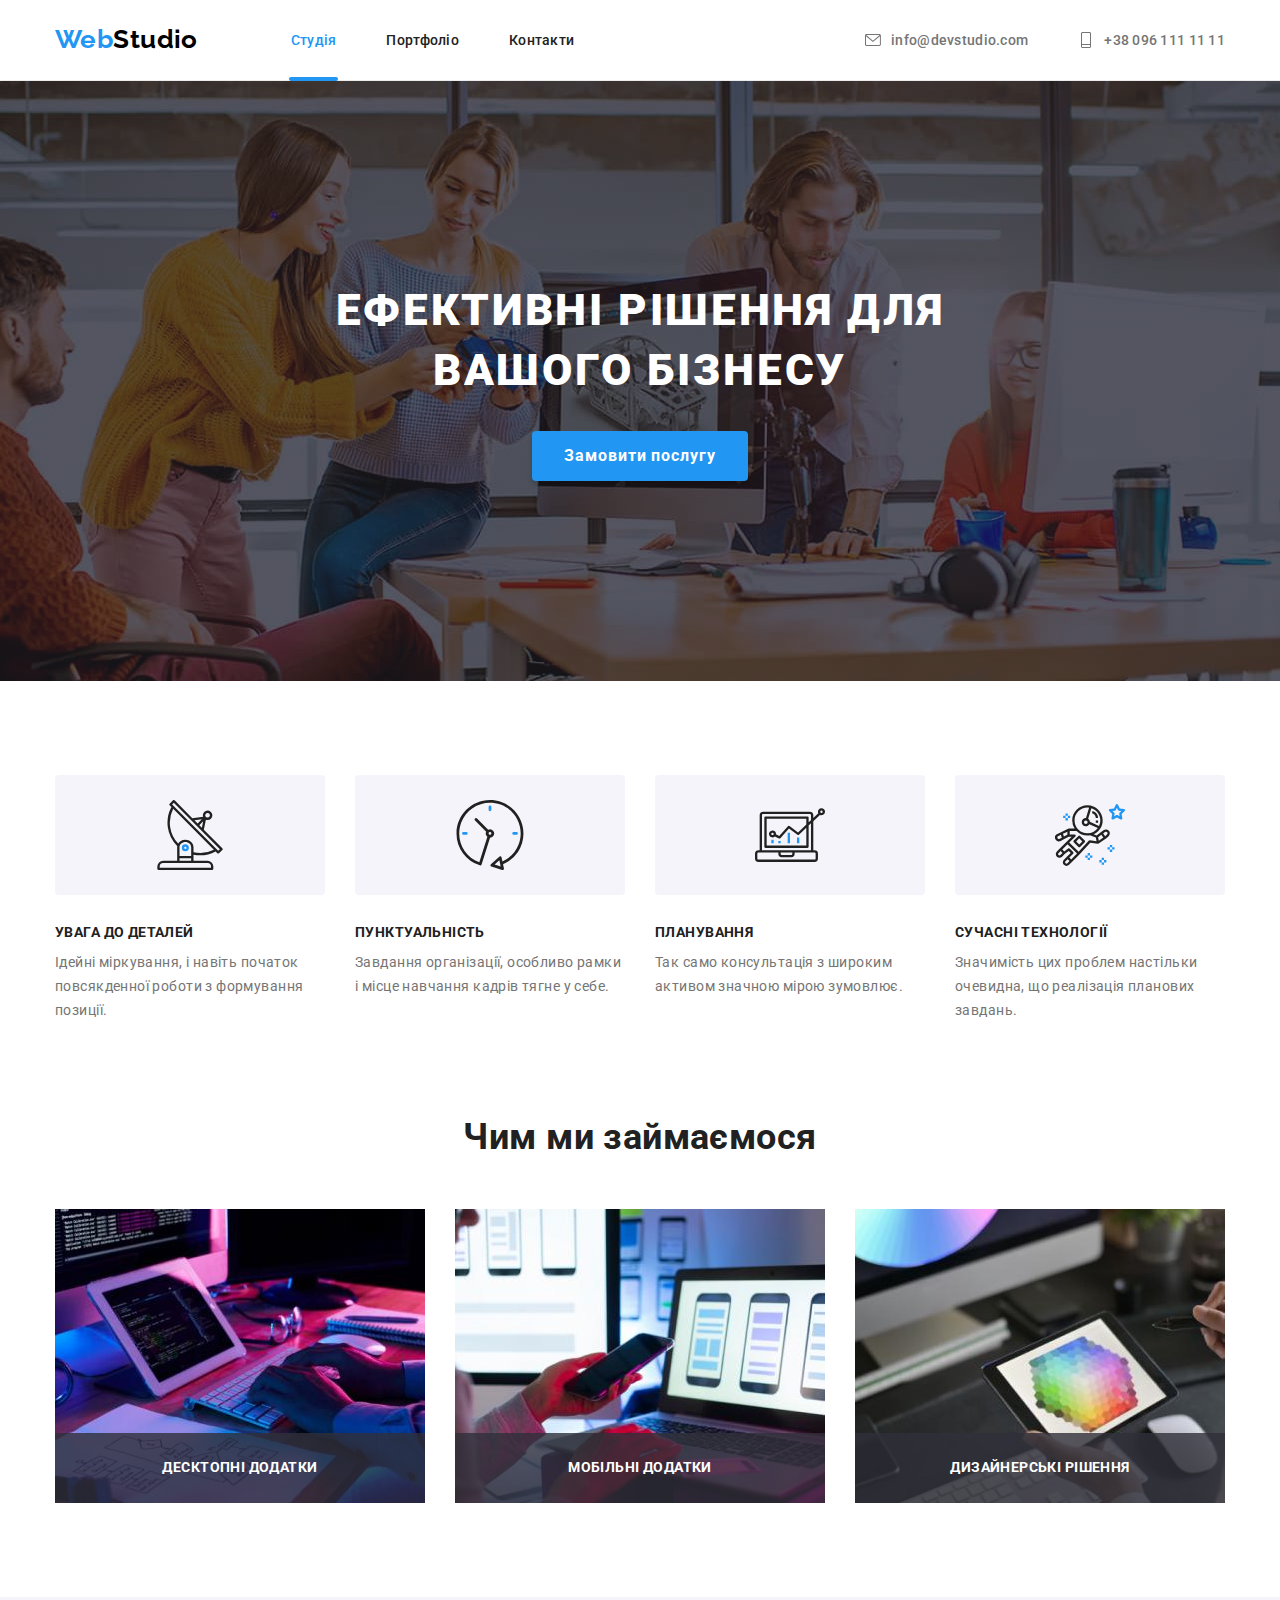
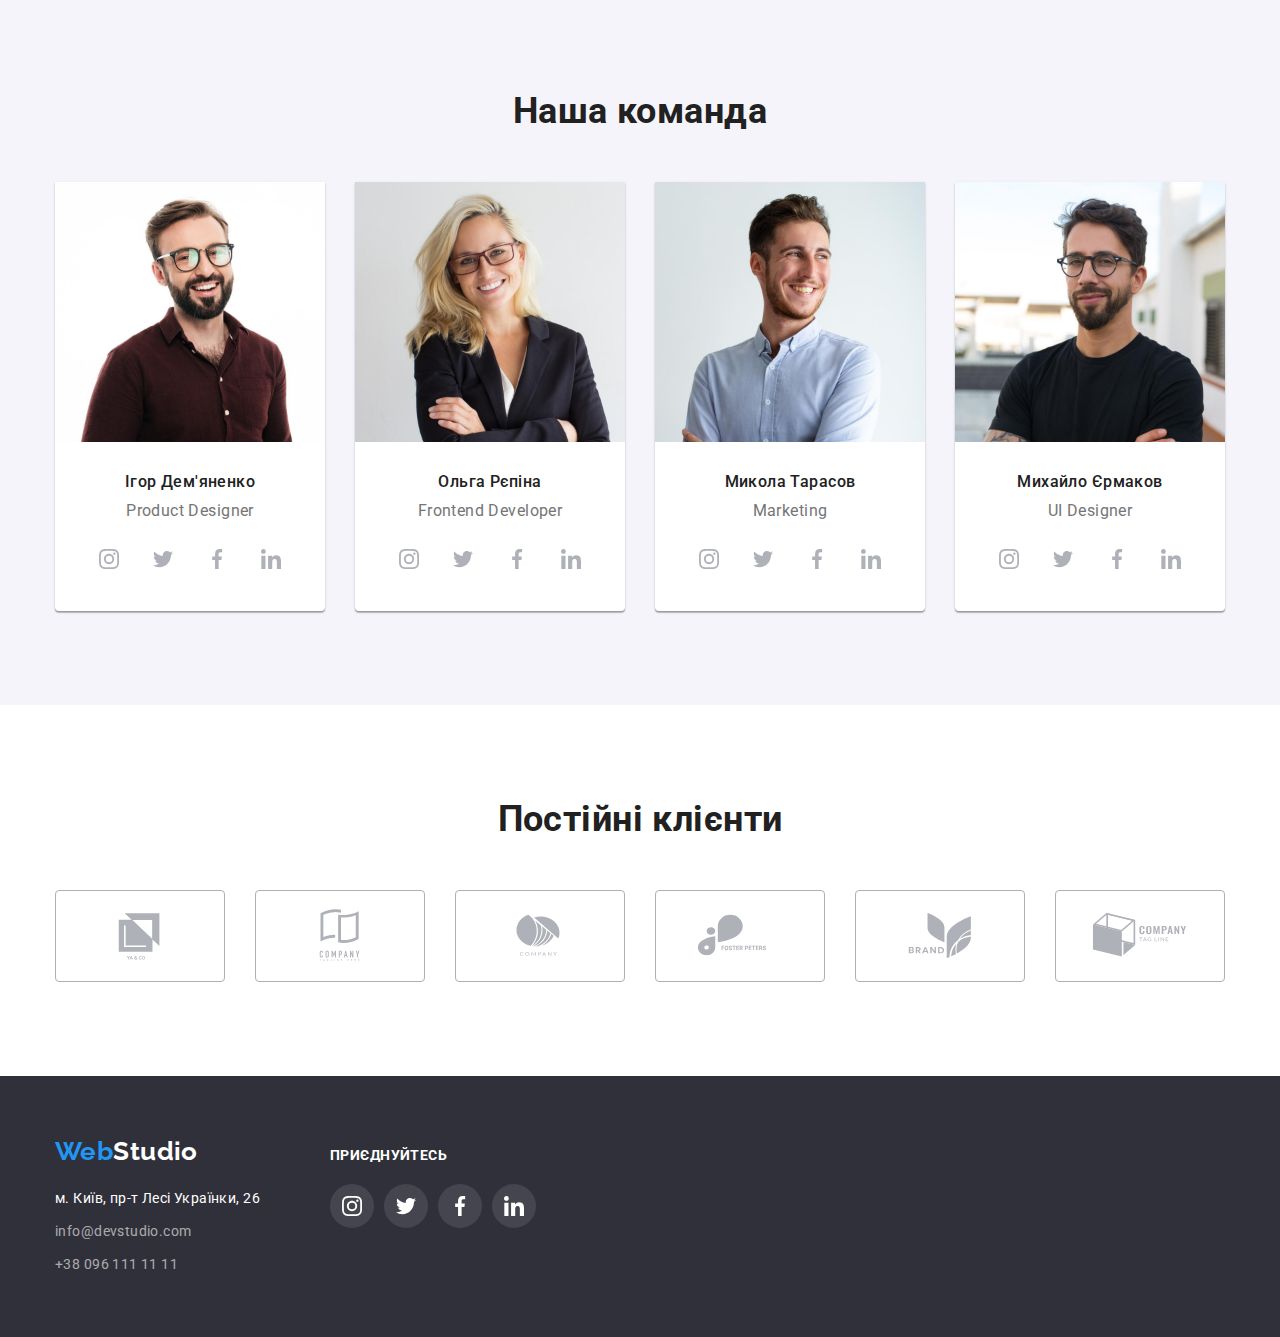
==== index.html @ daee153c "Initial commit" ====
<!DOCTYPE html>

<html lang="uk">
	<head>
		<meta charset="UTF-8" />
		<meta http-equiv="X-UA-Compatible" content="IE=edge" />
		<meta name="viewport" content="width=device-width, initial-scale=1.0" />
		<title>Студія</title>
		<link rel="preconnect" href="https://fonts.googleapis.com" />
		<link rel="preconnect" href="https://fonts.gstatic.com" crossorigin />
		<link
			href="https://fonts.googleapis.com/css2?family=Montserrat:wght@400;700&family=Raleway:wght@700&family=Roboto:wght@400;500;700&display=swap"
			rel="stylesheet"
		/>
		<link
			rel="stylesheet"
			href="https://cdnjs.cloudflare.com/ajax/libs/modern-normalize/1.1.0/modern-normalize.min.css"
		/>
		<link rel="stylesheet" href="./css/styles.css" />
	</head>

	<body>
		<!-- ---------ШАПКА САЙТУ--------- -->

		<header class="header">
			<div class="container-header container">
				<nav class="header-nav">
					<a href="./index.html" lang="en" class="logo-link link">
						<span class="logo-web">Web</span><span class="logo-studio">Studio</span>
					</a>
					<!-- ---------Навігація по сайту--------- -->
					<ul class="header-nav-list list">
						<li class="nav-list-item">
							<a href="./index.html" class="nav-link link current">Студія</a>
						</li>
						<li class="nav-list-item">
							<a href="./portfolio.html" class="nav-link link">Портфоліо</a>
						</li>
						<li class="nav-list-item">
							<a href="" class="nav-link link">Контакти</a>
						</li>
					</ul>
				</nav>

				<!-- ---------КОНТАКТИ--------- -->

				<ul class="contacts-list list">
					<li class="contacts-list-item">
						<a href="mailto:info@devstudio.com" class="contacts-list-item-mail link">
							<svg class="mail-icon icon" width="16" height="12">
								<use href="./images/symbol-defs-new.svg#icon-envelope"></use>
							</svg>
							info@devstudio.com
						</a>
					</li>

					<li class="contacts-list-item">
						<a href="tel:+380961111111" class="contacts-list-item-tel link">
							<svg class="phone-icon icon" width="10" height="16">
								<use href="./images/symbol-defs-new.svg#icon-Mobile"></use></svg
							>+38 096 111 11 11
						</a>
					</li>
				</ul>
			</div>
		</header>

		<!-- ---------ОСНОВНИЙ КОНТЕНТ--------- -->

		<main class="main">
			<!-- ---------ГЕРОЙ--------- -->

			<section class="section-hero overlay">
				<div class="container">
					<h1 class="section-hero-title title">Ефективні рішення для вашого бізнесу</h1>

					<button type="button" data-modal-open class="section-hero-btn btn primary">Замовити послугу</button>
				</div>
			</section>

			<!-- ---------ОСОБЛИВОСТІ РОБОТИ--------- -->

			<section class="section-features section">
				<!-- Прихований заголовок -->

				<div class="container">
					<h2 class="visually-hidden">Особливості роботи</h2>
					<ul class="features-list list">
						<li class="features-list-item">
							<div class="features-list-box-icon">
								<svg class="features-list-icon" width="70" height="70">
									<use href="./images/symbol-defs-new.svg#icon-satel-plate"></use>
								</svg>
							</div>
							<h3 class="features-list-title title">УВАГА ДО ДЕТАЛЕЙ</h3>
							<p class="features-list-text text">
								Ідейні міркування, і навіть початок повсякденної роботи з формування позиції.
							</p>
						</li>

						<li class="features-list-item">
							<div class="features-list-box-icon">
								<svg class="features-list-icon" width="70" height="70">
									<use href="./images/symbol-defs-new.svg#icon-Clock"></use>
								</svg>
							</div>

							<h3 class="features-list-title title">ПУНКТУАЛЬНІСТЬ</h3>
							<p class="features-list-text text">
								Завдання організації, особливо рамки і місце навчання кадрів тягне у себе.
							</p>
						</li>

						<li class="features-list-item">
							<div class="features-list-box-icon">
								<svg class="features-list-icon" width="70" height="70">
									<use href="./images/symbol-defs-new.svg#icon-Planner"></use>
								</svg>
							</div>

							<h3 class="features-list-title title">ПЛАНУВАННЯ</h3>
							<p class="features-list-text text">Так само консультація з широким активом значною мірою зумовлює.</p>
						</li>

						<li class="features-list-item">
							<div class="features-list-box-icon">
								<svg class="features-list-icon" width="70" height="70">
									<use href="./images/symbol-defs-new.svg#icon-Cosm"></use>
								</svg>
							</div>

							<h3 class="features-list-title title">СУЧАСНІ ТЕХНОЛОГІЇ</h3>
							<p class="features-list-text text">
								Значимість цих проблем настільки очевидна, що реалізація планових завдань.
							</p>
						</li>
					</ul>
				</div>
			</section>

			<!-- ---------ЧИМ МИ ЗАЙМАЄМОСЬ---------  -->

			<section class="section-about section">
				<div class="container">
					<h2 class="section-about-title title">Чим ми займаємося</h2>

					<ul class="section-about-list list">
						<li class="about-list-item">
							<img src="./images/img-1.jpg" alt="Людина другує код сайта" width="370" height="294" />
							<p class="about-list-text">Десктопні додатки</p>
						</li>

						<li class="about-list-item">
							<img src="./images/img-2.jpg" alt="Розробка інтерфейсу для смартфонів" width="370" height="294" />
							<p class="about-list-text">Мобільні додатки</p>
						</li>

						<li class="about-list-item">
							<img src="./images/img-3.jpg" alt="Робота над вибором кольору на планшеті" width="370" height="294" />
							<p class="about-list-text">Дизайнерські рішення</p>
						</li>
					</ul>
				</div>
			</section>

			<!-- ---------НАША КОМАНДА--------- -->

			<section class="section-team section">
				<div class="container">
					<h2 class="section-team-title title">Наша команда</h2>

					<ul class="team-list list">
						<li class="team-item">
							<img src="./images/command-img-1.jpg" alt="Фото сотрудника" width="270" height="260" />
							<div class="card-team">
								<h3 class="team-item-title title">Ігор Дем'яненко</h3>
								<p lang="en" class="team-item-text text">Product Designer</p>
								<ul class="team-soc-link-list list">
									<li class="team-soc-link-item">
										<a href="#" target="_blank" rel="noopener nofollow noreferrer" class="team-soc-link link"
											><svg class="inst-link-icon icon" width="20" height="20">
												<use href="./images/symbol-defs-new.svg#icon-Insta"></use></svg
										></a>
									</li>
									<li class="team-soc-link-item">
										<a href="#" target="_blank" rel="noopener nofollow noreferrer" class="team-soc-link link"
											><svg class="twit-link-icon icon" width="20" height="20">
												<use href="./images/symbol-defs-new.svg#icon-Twit"></use></svg
										></a>
									</li>
									<li class="team-soc-link-item">
										<a href="#" target="_blank" rel="noopener nofollow noreferrer" class="team-soc-link link"
											><svg class="fb-link-icon icon" width="20" height="20">
												<use href="./images/symbol-defs-new.svg#icon-FaceB"></use></svg
										></a>
									</li>
									<li class="team-soc-link-item">
										<a href="#" target="_blank" rel="noopener nofollow noreferrer" class="team-soc-link link"
											><svg class="in-link-icon icon" width="20" height="20">
												<use href="./images/symbol-defs-new.svg#icon-LinkIn"></use></svg
										></a>
									</li>
								</ul>
							</div>
						</li>

						<li class="team-item">
							<img src="./images/command-img-2.jpg" alt="Фото сотрудника" width="270" height="260" />

							<div class="card-team">
								<h3 class="team-item-title title">Ольга Рєпіна</h3>
								<p lang="en" class="team-item-text text">Frontend Developer</p>
								<ul class="team-soc-link-list list">
									<li class="team-soc-link-item">
										<a href="#" target="_blank" rel="noopener nofollow noreferrer" class="team-soc-link link"
											><svg class="inst-link-icon icon" width="20" height="20">
												<use href="./images/symbol-defs-new.svg#icon-Insta"></use></svg
										></a>
									</li>
									<li class="team-soc-link-item">
										<a href="#" target="_blank" rel="noopener nofollow noreferrer" class="team-soc-link link"
											><svg class="twit-link-icon icon" width="20" height="20">
												<use href="./images/symbol-defs-new.svg#icon-Twit"></use></svg
										></a>
									</li>
									<li class="team-soc-link-item">
										<a href="#" target="_blank" rel="noopener nofollow noreferrer" class="team-soc-link link"
											><svg class="fb-link-icon icon" width="20" height="20">
												<use href="./images/symbol-defs-new.svg#icon-FaceB"></use></svg
										></a>
									</li>
									<li class="team-soc-link-item">
										<a href="#" target="_blank" rel="noopener nofollow noreferrer" class="team-soc-link link"
											><svg class="in-link-icon icon" width="20" height="20">
												<use href="./images/symbol-defs-new.svg#icon-LinkIn"></use></svg
										></a>
									</li>
								</ul>
							</div>
						</li>

						<li class="team-item">
							<img src="./images/command-img-3.jpg" alt="Фото сотрудника" width="270" height="260" />

							<div class="card-team">
								<h3 class="team-item-title title">Микола Тарасов</h3>
								<p lang="en" class="team-item-text text">Marketing</p>
								<ul class="team-soc-link-list list">
									<li class="team-soc-link-item">
										<a href="#" target="_blank" rel="noopener nofollow noreferrer" class="team-soc-link link"
											><svg class="inst-link-icon icon" width="20" height="20">
												<use href="./images/symbol-defs-new.svg#icon-Insta"></use></svg
										></a>
									</li>
									<li class="team-soc-link-item">
										<a href="#" target="_blank" rel="noopener nofollow noreferrer" class="team-soc-link link"
											><svg class="twit-link-icon icon" width="20" height="20">
												<use href="./images/symbol-defs-new.svg#icon-Twit"></use></svg
										></a>
									</li>
									<li class="team-soc-link-item">
										<a href="#" target="_blank" rel="noopener nofollow noreferrer" class="team-soc-link link"
											><svg class="fb-link-icon icon" width="20" height="20">
												<use href="./images/symbol-defs-new.svg#icon-FaceB"></use></svg
										></a>
									</li>
									<li class="team-soc-link-item">
										<a href="#" target="_blank" rel="noopener nofollow noreferrer" class="team-soc-link link"
											><svg class="in-link-icon icon" width="20" height="20">
												<use href="./images/symbol-defs-new.svg#icon-LinkIn"></use></svg
										></a>
									</li>
								</ul>
							</div>
						</li>

						<li class="team-item">
							<img src="./images/command-img-4.jpg" alt="Фото сотрудника" width="270" height="260" />

							<div class="card-team">
								<h3 class="team-item-title title">Михайло Єрмаков</h3>
								<p lang="en" class="team-item-text text">UI Designer</p>
								<ul class="team-soc-link-list list">
									<li class="team-soc-link-item">
										<a href="#" target="_blank" rel="noopener nofollow noreferrer" class="team-soc-link link"
											><svg class="inst-link-icon icon" width="20" height="20">
												<use href="./images/symbol-defs-new.svg#icon-Insta"></use></svg
										></a>
									</li>
									<li class="team-soc-link-item">
										<a href="#" target="_blank" rel="noopener nofollow noreferrer" class="team-soc-link link"
											><svg class="twit-link-icon icon" width="20" height="20">
												<use href="./images/symbol-defs-new.svg#icon-Twit"></use></svg
										></a>
									</li>
									<li class="team-soc-link-item">
										<a href="#" target="_blank" rel="noopener nofollow noreferrer" class="team-soc-link link"
											><svg class="fb-link-icon icon" width="20" height="20">
												<use href="./images/symbol-defs-new.svg#icon-FaceB"></use></svg
										></a>
									</li>
									<li class="team-soc-link-item">
										<a href="#" target="_blank" rel="noopener nofollow noreferrer" class="team-soc-link link"
											><svg class="in-link-icon icon" width="20" height="20">
												<use href="./images/symbol-defs-new.svg#icon-LinkIn"></use></svg
										></a>
									</li>
								</ul>
							</div>
						</li>
					</ul>
				</div>
			</section>
			<!-- -----------------ПОСТІЙНІ КЛІЄНТИ----------------- -->

			<section class="section-clients section">
				<div class="container">
					<h2 class="section-clients-title title">Постійні клієнти</h2>
					<ul class="clients-list list">
						<li class="clients-list-item">
							<a href="#" target="_blank" rel="noopener nofollow noreferrer" class="clients-list-link link"
								><svg class="client-icon icon" width="106" height="60">
									<use href="./images/symbol-defs-new.svg#icon-Logo1_YaGo"></use></svg
							></a>
						</li>

						<li class="clients-list-item">
							<a href="#" target="_blank" rel="noopener nofollow noreferrer" class="clients-list-link link"
								><svg class="client-icon icon" width="106" height="60">
									<use href="./images/symbol-defs-new.svg#icon-Logo2_tagline_here"></use></svg
							></a>
						</li>

						<li class="clients-list-item">
							<a href="#" target="_blank" rel="noopener nofollow noreferrer" class="clients-list-link link"
								><svg class="client-icon icon" width="106" height="60">
									<use href="./images/symbol-defs-new.svg#icon-Logo3_COMPANY"></use></svg
							></a>
						</li>

						<li class="clients-list-item">
							<a href="#" target="_blank" rel="noopener nofollow noreferrer" class="clients-list-link link"
								><svg class="client-icon icon" width="106" height="60">
									<use href="./images/symbol-defs-new.svg#icon-Logo4_FosterPeters"></use></svg
							></a>
						</li>

						<li class="clients-list-item">
							<a href="#" target="_blank" rel="noopener nofollow noreferrer" class="clients-list-link link"
								><svg class="client-icon icon" width="106" height="60">
									<use href="./images/symbol-defs-new.svg#icon-Logo5_Brand"></use></svg
							></a>
						</li>

						<li class="clients-list-item">
							<a href="#" target="_blank" rel="noopener nofollow noreferrer" class="clients-list-link link"
								><svg class="client-icon icon" width="106" height="60">
									<use href="./images/symbol-defs-new.svg#icon-Logo6_TagLine"></use></svg
							></a>
						</li>
					</ul>
				</div>
			</section>

			<!-- ----------------МОДАЛЬНЕ ВІКНО----------------- -->

			<div class="backdrop is-hidden" data-modal>
				<div class="modal">
					<button type="button" data-modal-close class="modal-btn btn"></button>
				</div>
			</div>
		</main>

		<!-- -----------------ФУТЕР----------------- -->
		<footer class="footer">
			<div class="footer-container container">
				<div class="footer-adress-container">
					<a href="./index.html" lang="en" class="logo-link link">
						<span class="logo-web">Web</span><span class="logo-studio">Studio</span>
					</a>

					<address class="adress">
						<ul class="adress-list list">
							<li class="adress-list-item">
								<a
									href="https://goo.gl/maps/tMdfLY8MztBDmofm9"
									target="_blank"
									rel="noopener nofollow noreferrer"
									class="adress-link link"
									>м. Київ, пр-т Лесі Українки, 26
								</a>
							</li>

							<li class="adress-list-item">
								<a href="mailto:info@devstudio.com" lang="en" class="contacts-list-item-mail link"
									>info@devstudio.com</a
								>
							</li>

							<li class="adress-list-item">
								<a href="tel:+380961111111" class="contacts-list-item-tel link">+38 096 111 11 11</a>
							</li>
						</ul>
					</address>
				</div>

				<div class="footer-soc-links-box">
					<p class="pre-footer-soc-links">приєднуйтесь</p>
					<ul class="footer-soc-link-list list">
						<li class="footer-soc-link-item">
							<a href="#" target="_blank" rel="noopener nofollow noreferrer" class="footer-soc-link link"
								><svg class="footer-inst-link-icon icon" width="20" height="20">
									<use href="./images/symbol-defs-new.svg#icon-Insta"></use></svg
							></a>
						</li>
						<li class="footer-soc-link-item">
							<a href="#" target="_blank" rel="noopener nofollow noreferrer" class="footer-soc-link link"
								><svg class="footer-twit-link-icon icon" width="20" height="20">
									<use href="./images/symbol-defs-new.svg#icon-Twit"></use></svg
							></a>
						</li>
						<li class="footer-soc-link-item">
							<a href="#" target="_blank" rel="noopener nofollow noreferrer" class="footer-soc-link link"
								><svg class="footer-fb-link-icon icon" width="20" height="20">
									<use href="./images/symbol-defs-new.svg#icon-FaceB"></use></svg
							></a>
						</li>
						<li class="footer-soc-link-item">
							<a href="#" target="_blank" rel="noopener nofollow noreferrer" class="footer-soc-link link"
								><svg class="footer-in-link-icon icon" width="20" height="20">
									<use href="./images/symbol-defs-new.svg#icon-LinkIn"></use></svg
							></a>
						</li>
					</ul>
				</div>
			</div>
		</footer>
		<script src="./js/modal.js"></script>
	</body>
</html>
---- css/styles.css ----
/* Main background color #F5F5F5 */
/* Main text color #757575 */
/* Secondary background color #F5F4FA */
/* Backgroung-footer and hero #2F303A */
/* logo, buttoms hover and focus #2196F3 */
/* Hero main text,
   text of hover and focus buttoms and anchors,
   footer main text #FFFFFF */
/* Second text color  rgba(255, 255, 255, 0.6) */
/* Section titles color #212121 */
/* #EEEEEE */
/* Logo color  #000000*/
/* #ECECEC */

/* Шрифти */
/* Raleway 700*/
/* Roboto 400*/
/* Roboto 500*/
/* Roboto 700*/
/* Roboto 900*/

:root {
	--primary-text-color: #757575;
	--title-text-color: #212121;
	--accent-color: #2196f3;
	--accent-button-color: #ffffff;
	--second-text-color: rgba(255, 255, 255, 0.6);
	--secondary-background-color: #f5f4fa;
	--third-text-color: #ffffff;
	--third-background-color: #2f303a;
	--main-background-color: #ffffff;
	--header-border-line-color: #ececec;
	--cards-border-color: #eeeeee;
	--hero-background-color: #c4c4c4;
	--company-list-color: #afb1b8;
	--company-list-color-border: #afb1b8;
	--team-soc-link-color: #afb1b8;

	/* --container-outline: 1px solid red; */
}

/* Основні стилі */
body {
	background-color: var(--main-background-color);
	color: var(--primary-text-color);
	font-family: Roboto, sans-serif;
	letter-spacing: 0.03em;
	font-size: 14px;
}

.container {
	margin-left: auto;
	margin-right: auto;
	padding-left: 15px;
	padding-right: 15px;

	width: 1200px;
}

.section {
	padding-top: 94px;
	padding-bottom: 94px;
}

h1,
h2,
h3,
h4,
h5,
h6,
ul,
p {
	margin: 0;
}

img {
	display: block;
	max-width: 100%;
	height: auto;
}

/* Прибираємо крапки зі списків */
/* Обнуляємо padding and margin списків */
.list {
	padding: 0;
	margin: 0;

	list-style: none;
}

address {
	font-style: normal;
}

button {
	display: block;
	margin: 0 auto;
	cursor: pointer;
	border: none;
	border-radius: 4px;
}

/* Прибираємо підкреслення у посилань */
.link {
	text-decoration: none;
}

.icon {
	fill: currentColor;
}

/* Хедер */

.container-header {
	display: flex;
	align-items: center;
}

.header-nav {
	display: flex;
	align-items: center;
}

.contacts-list {
	display: flex;
	margin-left: auto;
}

.header-nav-list {
	display: flex;
	align-items: center;
}

.header {
	border-bottom: 1px solid var(--header-border-line-color);
}

/* Логотип */

.logo-web,
.logo-studio {
	font-family: "Raleway", sans-serif;
	font-weight: 700;
	font-size: 26px;
	line-height: 1.2;
}

.logo-web {
	color: var(--accent-color);
}
.logo-studio {
	color: #000000;
}

/* Site-nav */
.nav-link {
	display: block;
	padding-top: 32px;
	padding-bottom: 32px;
	font-weight: 500;
	letter-spacing: 0.02em;

	color: var(--title-text-color);

	transition-property: color;
	transition-duration: 250ms;
	transition-timing-function: cubic-bezier(0.4, 0, 0.2, 1);
}

.nav-link.current {
	color: var(--accent-color);
}

.nav-link:hover,
.nav-link:focus {
	color: var(--accent-color);
}

.contacts-list .link:hover,
.contacts-list .link:focus {
	color: var(--accent-color);
}

/* Контакти */
.contacts-list-item .link {
	display: flex;
	align-items: center;
	padding-top: 32px;
	padding-bottom: 32px;
	font-weight: 500;
	letter-spacing: 0.02em;

	color: currentColor;

	transition-property: color;
	transition-duration: 250ms;
	transition-timing-function: cubic-bezier(0.4, 0, 0.2, 1);
}

.header-nav .logo-link {
	margin-right: 93px;
	padding-top: 24px;
	padding-bottom: 25px;
}

.header-nav-list .nav-list-item + .nav-list-item {
	margin-left: 50px;
}

.logo-link {
	display: block;
}

.contacts-list .contacts-list-item + .contacts-list-item {
	margin-left: 50px;
}

.contacts-list-item .icon {
	width: 16px;
	margin-right: 10px;
}

.nav-list-item {
	position: relative;
}

.nav-list-item .current::after {
	position: absolute;
	bottom: -1px;
	left: -2px;
	content: "";
	display: block;
	width: calc(100% + 4px);
	height: 4px;

	background-color: var(--accent-color);
	border-radius: 2px;
}

/* Заголовки секцій і списків */

/* ---------ГЕРОЙ--------- */

.section-hero-title,
.footer .logo-studio {
	color: var(--third-text-color);
}

.section-hero-title {
	font-weight: 900;
	font-size: 44px;
	line-height: 1.36;
	text-align: center;
	letter-spacing: 0.06em;
	text-transform: uppercase;

	max-width: 696px;

	margin-left: auto;
	margin-right: auto;
	margin-bottom: 30px;
}

.section-hero-btn {
	display: block;

	padding: 10px 32px;

	color: var(--accent-button-color);
	font-family: inherit;
	font-weight: 700;
	font-size: 16px;
	line-height: 1.88;
	align-items: center;
	text-align: center;
	letter-spacing: 0.06em;
	background-color: var(--accent-color);

	box-shadow: 0px 4px 4px rgba(0, 0, 0, 0.15);
}

.overlay {
	max-width: 1600px;
	height: 600px;

	margin-left: auto;
	margin-right: auto;

	padding-top: 200px;
	padding-bottom: 200px;

	background-image: linear-gradient(to right, rgba(47, 48, 58, 0.4), rgba(47, 48, 58, 0.4)),
		url(../images/Hero-image_new.jpg);

	background-color: var(--hero-background-color);
	background-size: cover;
	background-position: center;
	background-repeat: no-repeat;
}
/* ---------ОСОБЛИВОСТІ РОБОТИ--------- */

.features-list-box-icon {
	display: flex;

	width: 270px;
	height: 120px;
	margin: auto;

	background-color: #f5f4fa;
	border-radius: 4px;

	justify-content: center;
	align-items: center;

	margin-bottom: 30px;
}

.section-features {
	padding-bottom: 0;
}

.features-list-title {
	margin-bottom: 10px;

	color: var(--title-text-color);
	font-weight: 700;
	font-size: inherit;
	line-height: 1.14;
	text-transform: uppercase;
}

.features-list-text {
	margin: 0;

	font-size: inherit;
	line-height: 1.71;
}

.features-list {
	display: flex;
}

.features-list-item {
	width: 270px;
}

.features-list .features-list-item + .features-list-item {
	margin-left: 30px;
}

/* ---------ЧИМ МИ ЗАЙМАЄМОСЬ--------- */

.section-about-title,
.section-team-title,
.section-clients-title {
	margin-bottom: 50px;

	color: var(--title-text-color);
	font-weight: 700;
	font-size: 36px;
	line-height: 1.16;
	text-align: center;
}

.section-about-list {
	margin: 0;
	padding: 0;
	display: flex;
	justify-content: space-between;
}

.about-list-item {
	position: relative;
}

.about-list-text {
	position: absolute;

	display: flex;

	justify-content: center;
	align-items: center;

	left: 0;
	bottom: 0;

	width: 100%;
	height: 70px;

	font-weight: 700;
	line-height: 1.14;
	text-transform: uppercase;

	color: var(--third-text-color);
	background-color: rgba(47, 48, 58, 0.8);
}
/* ---------НАША КОМАНДА--------- */

.team-item-title {
	color: var(--title-text-color);
	font-weight: 500;
	font-size: 16px;
	line-height: 1.19;
	text-align: center;
}

.team-item-text {
	font-size: 16px;
	line-height: 1.19;
	text-align: center;
	margin-bottom: 16px;
}

.section-team {
	background-color: var(--secondary-background-color);
}

.team-list {
	display: flex;
}

.team-item {
	width: 270px;
	background-color: #ffffff;
	box-shadow: 0px 1px 3px rgba(0, 0, 0, 0.12), 0px 1px 1px rgba(0, 0, 0, 0.14), 0px 2px 1px rgba(0, 0, 0, 0.2);
	border-radius: 0px 0px 4px 4px;
}

.team-item:not(:last-child) {
	margin-right: 30px;
}

.team-item-title {
	margin-bottom: 10px;
}

.team-item {
	flex-basis: calc((100% - 30px * 3) / 4);
}

.card-team {
	padding: 30px 0;
}

.team-soc-link-list,
.footer-soc-link-list {
	display: flex;
	justify-content: center;
}

.team-soc-link-item,
.footer-soc-link-item {
	width: 44px;
	height: 44px;
}

.team-soc-link-item .link {
	display: flex;
	justify-content: center;
	align-items: center;

	width: 100%;
	height: 100%;

	color: var(--team-soc-link-color);
	border-radius: 50%;

	transition-property: color, background-color;
	transition-duration: 250ms;
	transition-timing-function: cubic-bezier(0.4, 0, 0.2, 1);
}

.team-soc-link:hover,
.team-soc-link:focus {
	background-color: var(--accent-color);
	color: #ffffff;
}

.team-soc-link-item + .team-soc-link-item,
.footer-soc-link-item + .footer-soc-link-item {
	margin-left: 10px;
}
/* -----------------ПОСТІЙНІ КЛІЄНТИ----------------- */
.clients-list {
	display: flex;
	gap: 30px;
}

.clients-list-item {
	width: 170px;
	height: 92px;
}

.clients-list-link {
	display: flex;
	width: 100%;
	height: 100%;

	color: var(--company-list-color);
	border: 1px solid var(--company-list-color-border);
	border-radius: 4px;

	justify-content: center;
	align-items: center;

	transition-property: color, border;
	transition-duration: 250ms;
	transition-timing-function: cubic-bezier(0.4, 0, 0.2, 1);
}

.clients-list-link:hover,
.clients-list-link:focus {
	color: var(--accent-color);
	border: 1px solid var(--accent-color);
}

/* -----------------ФУТЕР----------------- */

.footer-adress-container {
	margin-right: 70px;
}

.footer-container {
	display: flex;
	align-items: baseline;
}

.adress {
	max-width: 231px;
}
.adress-list .link {
	color: var(--second-text-color);
	font-size: inherit;
	line-height: 1.71;
}

.adress-list .adress-link {
	color: var(--third-text-color);
}

.adress-list .link {
	transition-property: color;
	transition-duration: 250ms;
	transition-timing-function: cubic-bezier(0.4, 0, 0.2, 1);
}

.adress-list .link:hover,
.adress-list .link:focus {
	color: var(--accent-color);
}

.footer {
	padding-top: 60px;
	padding-bottom: 60px;
	background-color: var(--third-background-color);
}

.footer .logo-link {
	margin-bottom: 20px;
}

.adress-list-item:not(:last-child) {
	margin-bottom: 9px;
}

.pre-footer-soc-links {
	margin-bottom: 20px;

	font-style: normal;
	font-weight: 700;
	font-size: 14px;
	line-height: 1.14;
	text-transform: uppercase;

	color: #ffffff;
}

.footer-soc-link-item .link {
	display: flex;
	justify-content: center;
	align-items: center;

	width: 100%;
	height: 100%;

	color: #ffffff;

	background-color: rgba(255, 255, 255, 0.1);
	border-radius: 50%;

	transition-property: background-color;
	transition-duration: 250ms;
	transition-timing-function: cubic-bezier(0.4, 0, 0.2, 1);
}

.footer-soc-link:hover,
.footer-soc-link:focus {
	background-color: #2196f3;
}

/* ПОРТФОЛІО */

/* Хедер і футер стилі задані раніше. Такі самі як на говлній сторінці */

/* Головна секція - портфоліо */

/* --------- BUTTONS ---------*/

.portfolio-list-btn {
	padding: 6px 22px;

	font-weight: 500;
	font-size: 16px;
	line-height: 1.62;
	text-align: center;

	letter-spacing: 0.03em;
	color: var(--title-text-color);
	background-color: var(--secondary-background-color);
	font-family: inherit;
}

.portfolio-list-btn.primary {
	color: var(--accent-button-color);
	background-color: var(--accent-color);
	box-shadow: 0px 3px 1px rgba(0, 0, 0, 0.1), 0px 1px 2px rgba(0, 0, 0, 0.08), 0px 2px 2px rgba(0, 0, 0, 0.12);
}

.portfolio-list-btn.socondary {
	transition-property: color, background-color, box-shadow;
	transition-duration: 250ms;
	transition-timing-function: cubic-bezier(0.4, 0, 0.2, 1);
}

.portfolio-list-btn:hover,
.portfolio-list-btn:focus {
	color: var(--accent-button-color);
	background-color: var(--accent-color);
	box-shadow: 0px 3px 1px rgba(0, 0, 0, 0.1), 0px 1px 2px rgba(0, 0, 0, 0.08), 0px 2px 2px rgba(0, 0, 0, 0.12);
}

.portfolio-buttons-list {
	display: flex;

	justify-content: center;

	margin-bottom: 50px;
}

.buttons-list-item:not(:last-child) {
	margin-right: 8px;
}

/* Посилання на проєкти */
.portfolio-project-list {
	display: flex;
	flex-wrap: wrap;
}

.card-portfolio {
	padding: 20px 24px;
	border: 1px solid var(--cards-border-color);
	border-top: none;
}

.project-list-title {
	margin-bottom: 4px;

	color: var(--title-text-color);
	font-weight: 700;
	font-size: 18px;
	line-height: 2;
	letter-spacing: 0.06em;
}

.project-list-text {
	color: var(--primary-text-color);
	font-size: 16px;
	line-height: 1.88;
}

.project-list-item {
	width: calc((100% - 60px) / 3);
	margin-right: 30px;

	background-color: #ffffff;
}

.project-list-item:nth-child(3n) {
	margin-right: 0;
}

.project-list-item:not(:nth-last-child(-n + 3)) {
	margin-bottom: 30px;
}

.project-list-link {
	display: block;
	transition-property: box-shadow;
	transition-duration: 250ms;
	transition-timing-function: cubic-bezier(0.4, 0, 0.2, 1);
}

.project-list-link:hover,
.project-list-link:focus {
	box-shadow: 0px 1px 1px rgba(0, 0, 0, 0.12), 0px 4px 4px rgba(0, 0, 0, 0.06), 1px 4px 6px rgba(0, 0, 0, 0.16);
}

.project-list-item-description {
	position: relative;

	overflow: hidden;
}

.project-list-item-description-text-hidden {
	position: absolute;

	display: flex;

	bottom: 0;
	left: 0;

	width: 100%;
	height: 100%;

	padding-left: 24px;
	padding-right: 24px;

	align-items: center;

	font-size: 18px;
	line-height: 1.56;
	letter-spacing: 0.03em;

	color: var(--third-text-color);

	background-color: rgba(33, 150, 243, 0.9);

	transform: translateY(100%);

	transition: transform 250ms cubic-bezier(0.4, 0, 0.2, 1);
}

.project-list-link:hover .project-list-item-description-text-hidden,
.project-list-link:focus .project-list-item-description-text-hidden {
	transform: translateY(0);
}

.visually-hidden {
	position: absolute;
	width: 1px;
	height: 1px;
	margin: -1px;
	border: 0;
	padding: 0;

	white-space: nowrap;
	clip-path: inset(100%);
	clip: rect(0 0 0 0);
	overflow: hidden;
}

/* -----------------МОДАЛЬНЕ ВІКНО----------------- */

.backdrop {
	position: fixed;
	top: 0;
	left: 0;

	width: 100%;
	height: 100%;

	background-color: rgba(0, 0, 0, 0.2);
	opacity: 1;

	transition: opacity 250ms cubic-bezier(0.4, 0, 0.2, 1), visibility 250ms cubic-bezier(0.4, 0, 0.2, 1);
}

.backdrop.is-hidden {
	opacity: 0;
	pointer-events: none;
	visibility: hidden;
}

.backdrop.is-hidden .modal {
	transform: translate(-50%, -50%) scale(1.3);
}

.modal {
	position: absolute;
	transform: translate(-50%, -50%) scale(1);

	top: 50%;
	left: 50%;
	width: 528px;
	height: 581px;

	background-color: var(--main-background-color);
	box-shadow: 0px 1px 3px rgba(0, 0, 0, 0.12), 0px 1px 1px rgba(0, 0, 0, 0.14), 0px 2px 1px rgba(0, 0, 0, 0.2);
	border-radius: 4px;

	transition: transform 250ms cubic-bezier(0.4, 0, 0.2, 1);
}

.modal-btn {
	position: absolute;
	top: 8px;
	right: 8px;

	width: 30px;
	height: 30px;
	border: 1px solid rgba(0, 0, 0, 0.1);
	border-radius: 50%;

	background-color: var(--main-background-color);
}

.modal-btn::before {
	position: absolute;
	content: "";

	top: 50%;
	left: 50%;

	transform: translate(-50%, -50%);

	background-image: url(../images/close-1.svg);
	width: 18px;
	height: 18px;
	background-size: contain;
	background-repeat: no-repeat;
}
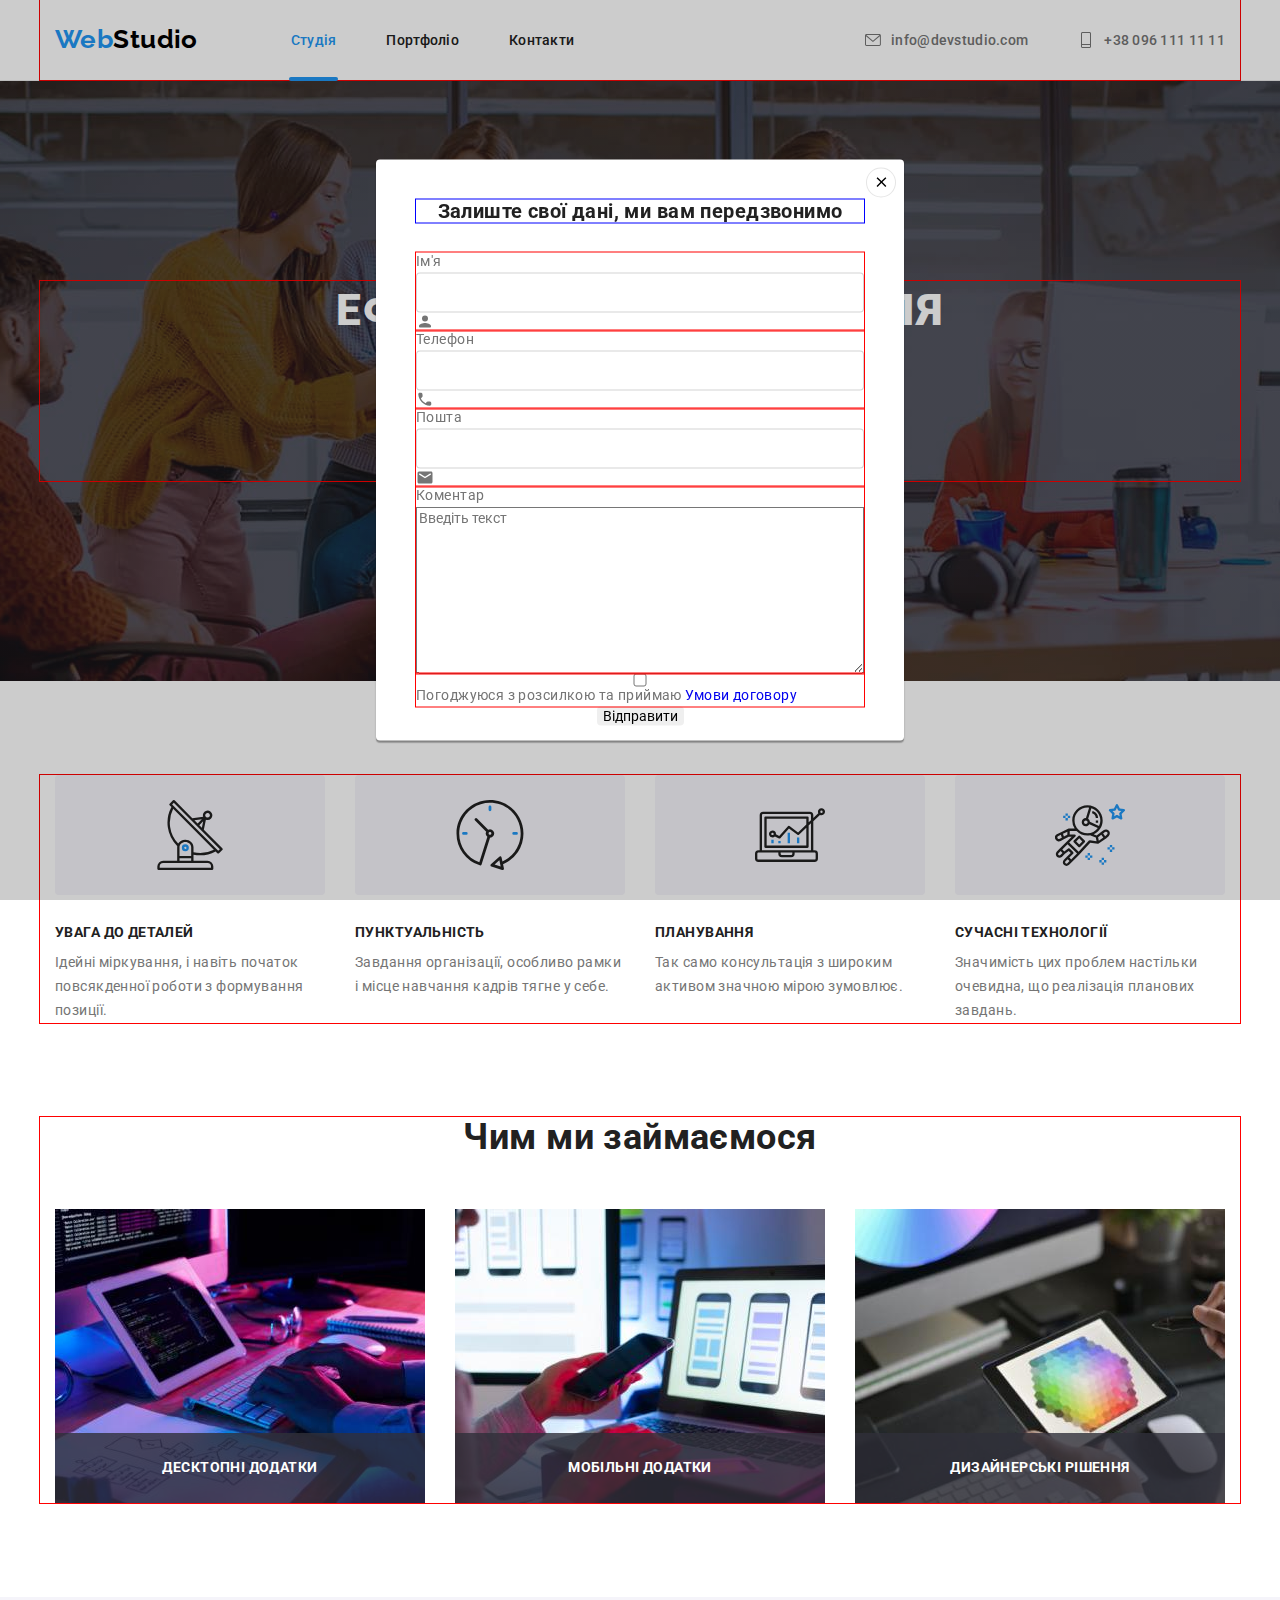
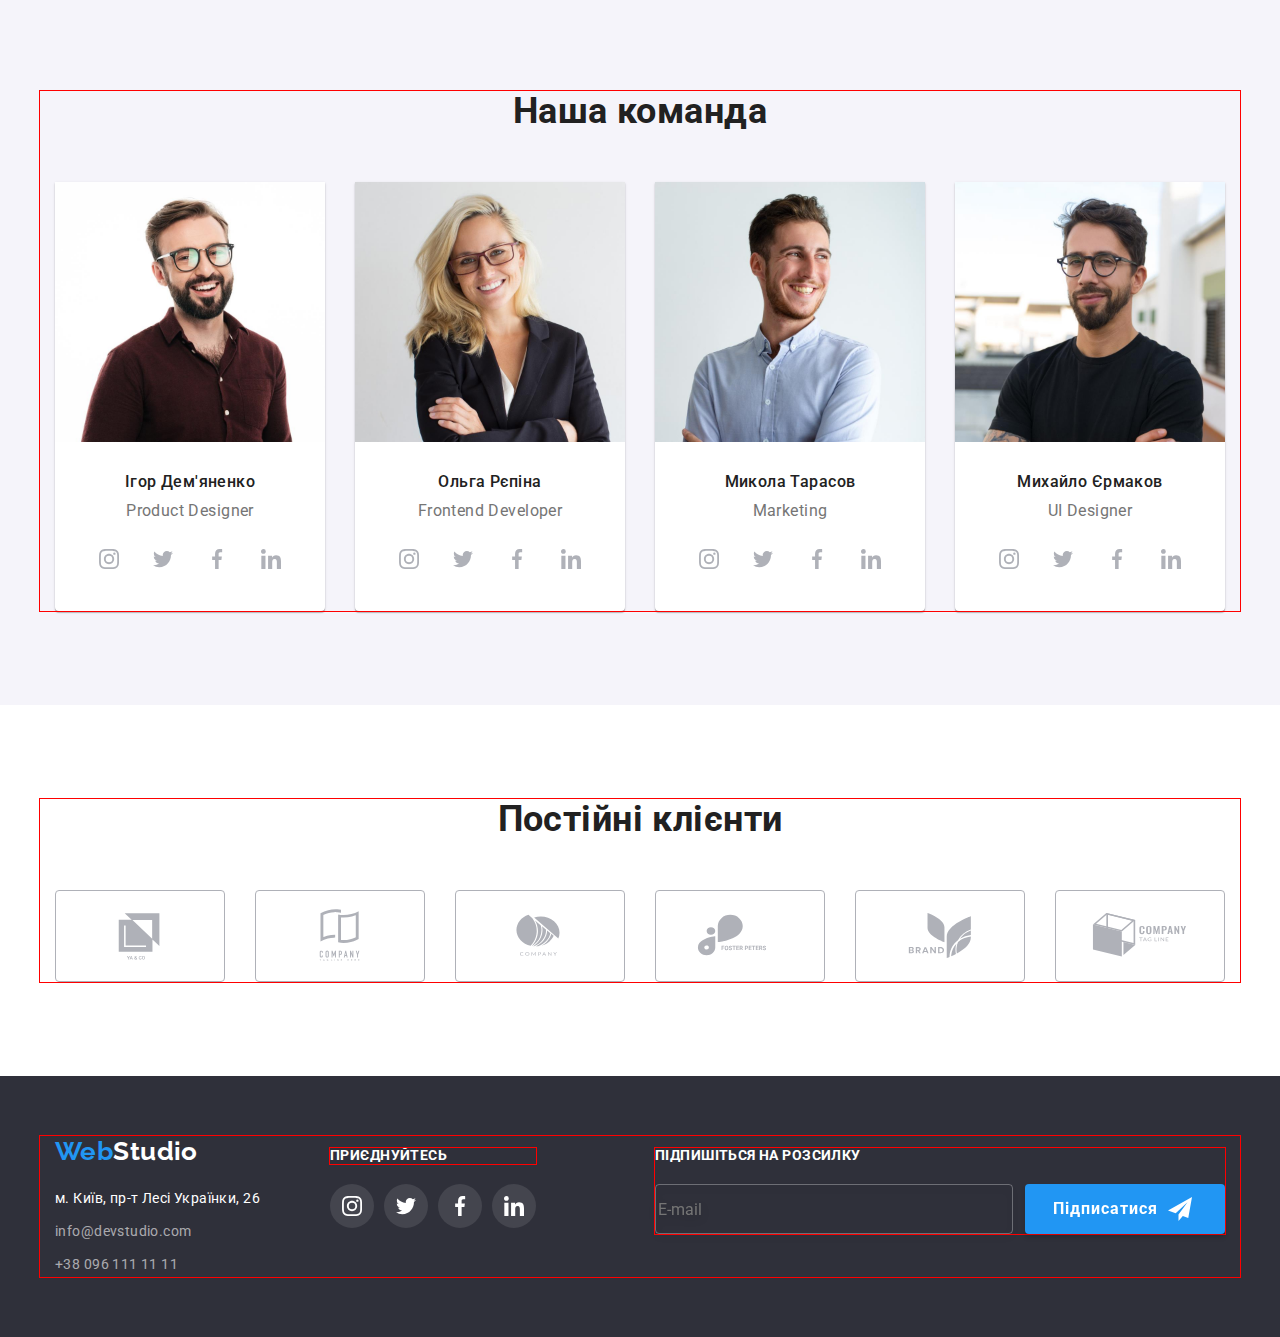
==== commit a88a0a22: "12-08-2022" ====
--- a/index.html
+++ b/index.html
@@ -364,9 +364,55 @@
 
 			<!-- ----------------МОДАЛЬНЕ ВІКНО----------------- -->
 
-			<div class="backdrop is-hidden" data-modal>
+			<div class="backdrop is-hidde" data-modal>
 				<div class="modal">
-					<button type="button" data-modal-close class="modal-btn btn"></button>
+					<button type="button" data-modal-close class="modal-btn btn">
+						<svg class="close-modal-icon" width="18" height="18">
+							<use href="./images/symbol-defs-new.svg#icon-close-1"></use>
+						</svg>
+					</button>
+
+					<p class="modal-text">Залиште свої дані, ми вам передзвонимо</p>
+
+					<form class="modal-form">
+						<div class="modal-form-field">
+							<label for="name">Ім'я</label>
+							<input type="text" id="name" class="modal-form-input" />
+							<svg class="modal-form-icon icon" width="18" height="18">
+								<use href="./images/symbol-defs-new.svg#icon-person-black-1"></use>
+							</svg>
+						</div>
+
+						<div class="modal-form-field">
+							<label for="tel">Телефон</label>
+							<input type="" id="tel" class="modal-form-input" />
+							<svg class="modal-form-icon icon" width="18" height="18">
+								<use href="./images/symbol-defs-new.svg#icon-phone-black-1"></use>
+							</svg>
+						</div>
+
+						<div class="modal-form-field">
+							<label for="mail">Пошта</label>
+							<input type="" id="mail" class="modal-form-input" />
+							<svg class="modal-form-icon icon" width="18" height="18">
+								<use href="./images/symbol-defs-new.svg#icon-email-black-1"></use>
+							</svg>
+						</div>
+
+						<div class="modal-form-field">
+							<label for="comment">Коментар</label>
+							<textarea name="comment" id="comment" rows="10" placeholder="Введіть текст"></textarea>
+						</div>
+
+						<div class="modal-form-field">
+							<input type="checkbox" name="policy" id="policy" /><label for=""
+								>Погоджуюся з розсилкою та приймаю
+								<a href="#" class="modal-checkbox-link link">Умови договору</a></label
+							>
+						</div>
+
+						<button type="submit">Відправити</button>
+					</form>
 				</div>
 			</div>
 		</main>
@@ -433,6 +479,20 @@
 						</li>
 					</ul>
 				</div>
+				<!-------------------ПІДПИС НА РОЗCИЛКУ----------------  -->
+				<div class="footer-subscr-box">
+					<p class="footer-subscr-text">Підпишіться на розсилку</p>
+					<form class="footer-form form">
+						<input type="email" class="form-subscr-input" name="mail" id="mail" placeholder="E-mail" />
+
+						<button type="submit" class="submit-btn btn">
+							Підписатися
+							<svg class="send-icon icon" width="24" height="24">
+								<use href="./images/symbol-defs-new.svg#icon-icon-send-1"></use>
+							</svg>
+						</button>
+					</form>
+				</div>
 			</div>
 		</footer>
 		<script src="./js/modal.js"></script>
--- a/css/styles.css
+++ b/css/styles.css
@@ -55,6 +55,8 @@
 	padding-right: 15px;
 
 	width: 1200px;
+
+	outline: 1px solid red;
 }
 
 .section {
@@ -563,7 +565,8 @@
 	margin-bottom: 9px;
 }
 
-.pre-footer-soc-links {
+.pre-footer-soc-links,
+.footer-subscr-text {
 	margin-bottom: 20px;
 
 	font-style: normal;
@@ -596,6 +599,62 @@
 .footer-soc-link:hover,
 .footer-soc-link:focus {
 	background-color: #2196f3;
+}
+
+/* -------------------ПІДПИС НА РОЗCИЛКУ---------------- */
+
+.submit-btn {
+	display: flex;
+	min-width: 200px;
+	align-items: center;
+	text-align: center;
+	padding: 10px 28px;
+	margin-left: 12px;
+
+	font-weight: 700;
+	font-size: 16px;
+	line-height: 1.88;
+	letter-spacing: 0.06em;
+
+	color: var(--accent-button-color);
+
+	background-color: var(--accent-color);
+	box-shadow: 0px 4px 4px rgba(0, 0, 0, 0.15);
+}
+
+.send-icon {
+	margin-left: 10px;
+}
+
+.footer-subscr-box {
+	margin-left: auto;
+
+	outline: 1px solid red;
+}
+
+.footer-form {
+	position: relative;
+	display: flex;
+}
+.form {
+}
+.form-subscr {
+	position: relative;
+}
+.form-subscr-input {
+	width: 358px;
+	height: 50px;
+
+	font-size: 16px;
+	line-height: 1.25;
+	/* identical to box height, or 125% */
+
+	color: rgba(255, 255, 255, 0.6);
+	border: 1px solid rgba(255, 255, 255, 0.3);
+	filter: drop-shadow(0px 4px 4px rgba(0, 0, 0, 0.15));
+	border-radius: 4px;
+
+	background-color: transparent;
 }
 
 /* ПОРТФОЛІО */
@@ -795,6 +854,8 @@
 	width: 528px;
 	height: 581px;
 
+	padding: 40px;
+
 	background-color: var(--main-background-color);
 	box-shadow: 0px 1px 3px rgba(0, 0, 0, 0.12), 0px 1px 1px rgba(0, 0, 0, 0.14), 0px 2px 1px rgba(0, 0, 0, 0.2);
 	border-radius: 4px;
@@ -807,26 +868,52 @@
 	top: 8px;
 	right: 8px;
 
+	display: flex;
+
 	width: 30px;
 	height: 30px;
 	border: 1px solid rgba(0, 0, 0, 0.1);
 	border-radius: 50%;
 
+	justify-content: center;
+	align-items: center;
+
 	background-color: var(--main-background-color);
 }
 
-.modal-btn::before {
-	position: absolute;
-	content: "";
-
-	top: 50%;
-	left: 50%;
-
-	transform: translate(-50%, -50%);
-
-	background-image: url(../images/close-1.svg);
-	width: 18px;
-	height: 18px;
-	background-size: contain;
-	background-repeat: no-repeat;
-}
+.modal-form {
+}
+.modal-form-field {
+	display: flex;
+	flex-direction: column;
+}
+.modal-form-input {
+	width: 100%;
+	height: 40px;
+
+	border: 1px solid rgba(33, 33, 33, 0.2);
+	border-radius: 4px;
+}
+
+.modal-text {
+	text-align: center;
+	margin: 0 auto 30px;
+	margin-left: auto;
+	margin-right: auto;
+
+	font-weight: 700;
+	font-size: 20px;
+	line-height: 1.15;
+	color: var(--title-text-color);
+
+	outline: 1px solid blue;
+}
+
+.modal-form-field,
+.pre-footer-soc-links {
+	outline: 1px solid red;
+}
+
+.modal-form-field label {
+	margin-bottom: 4px;
+}
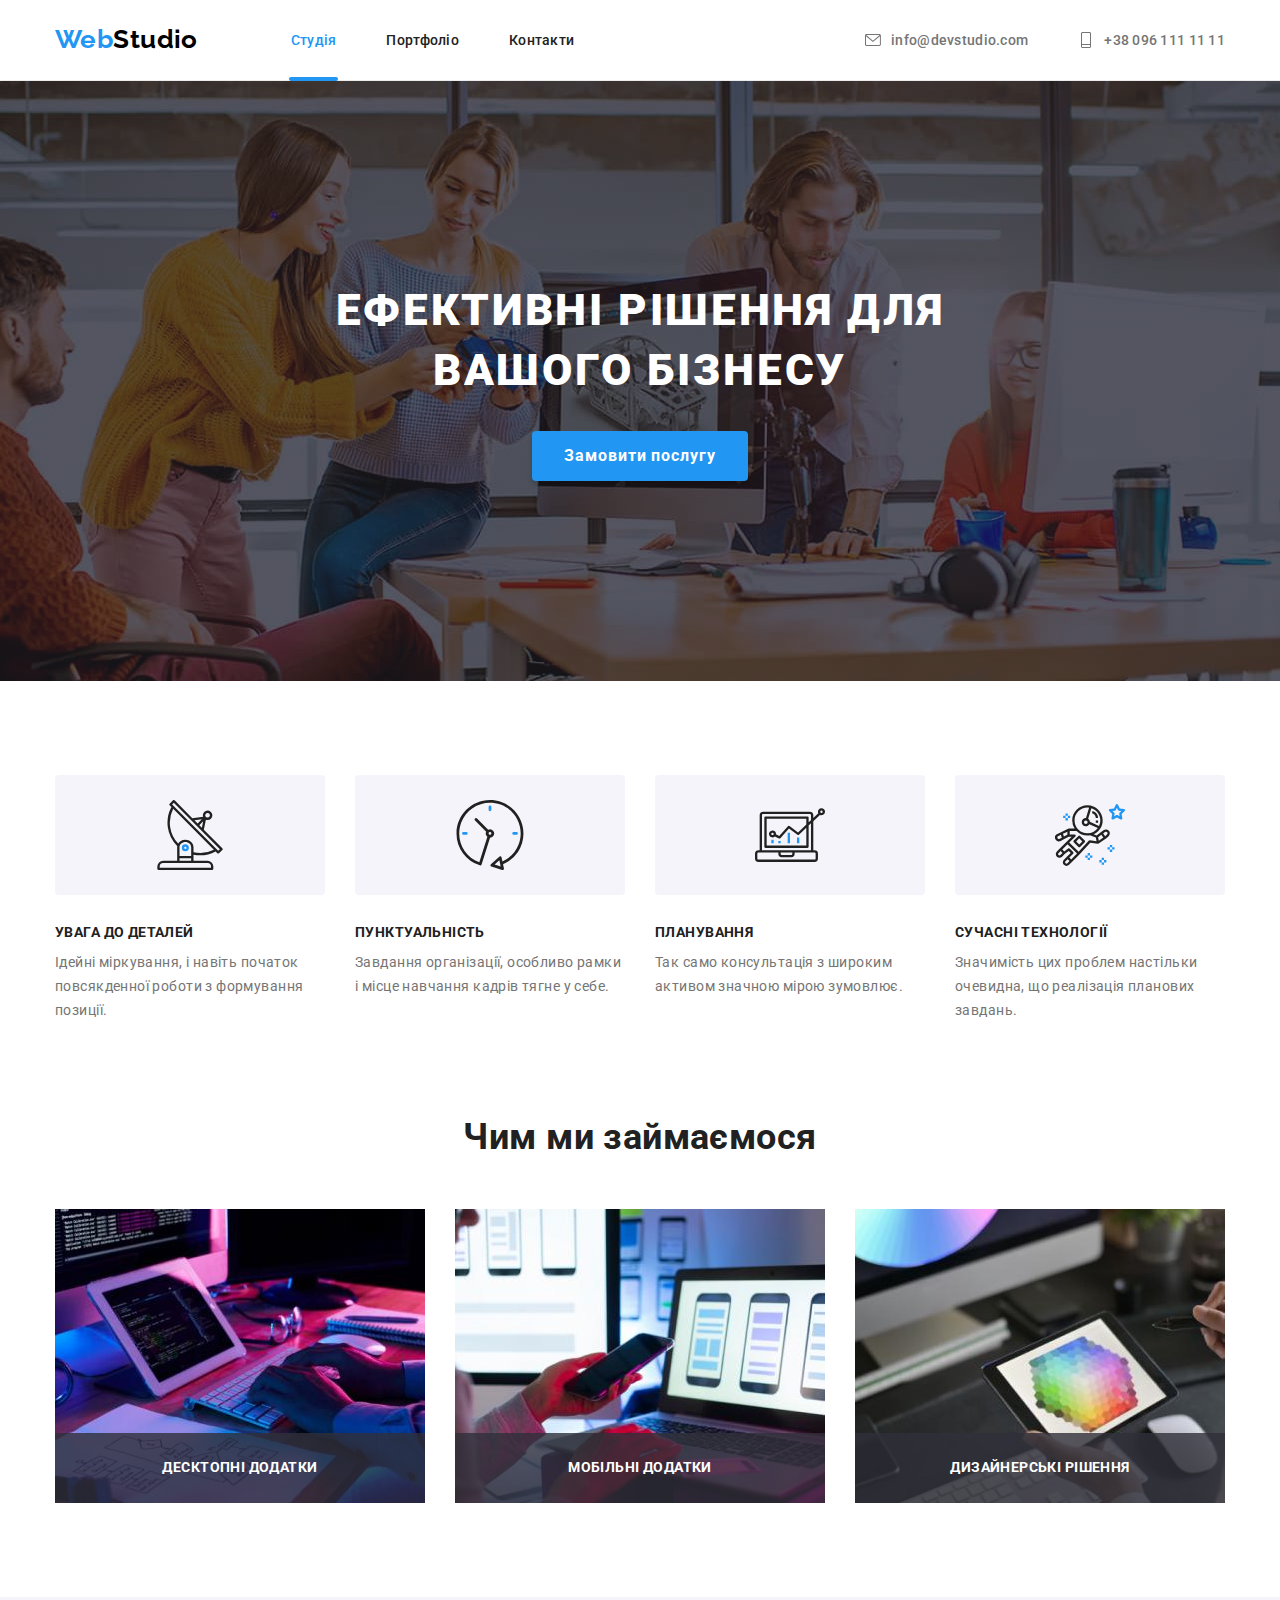
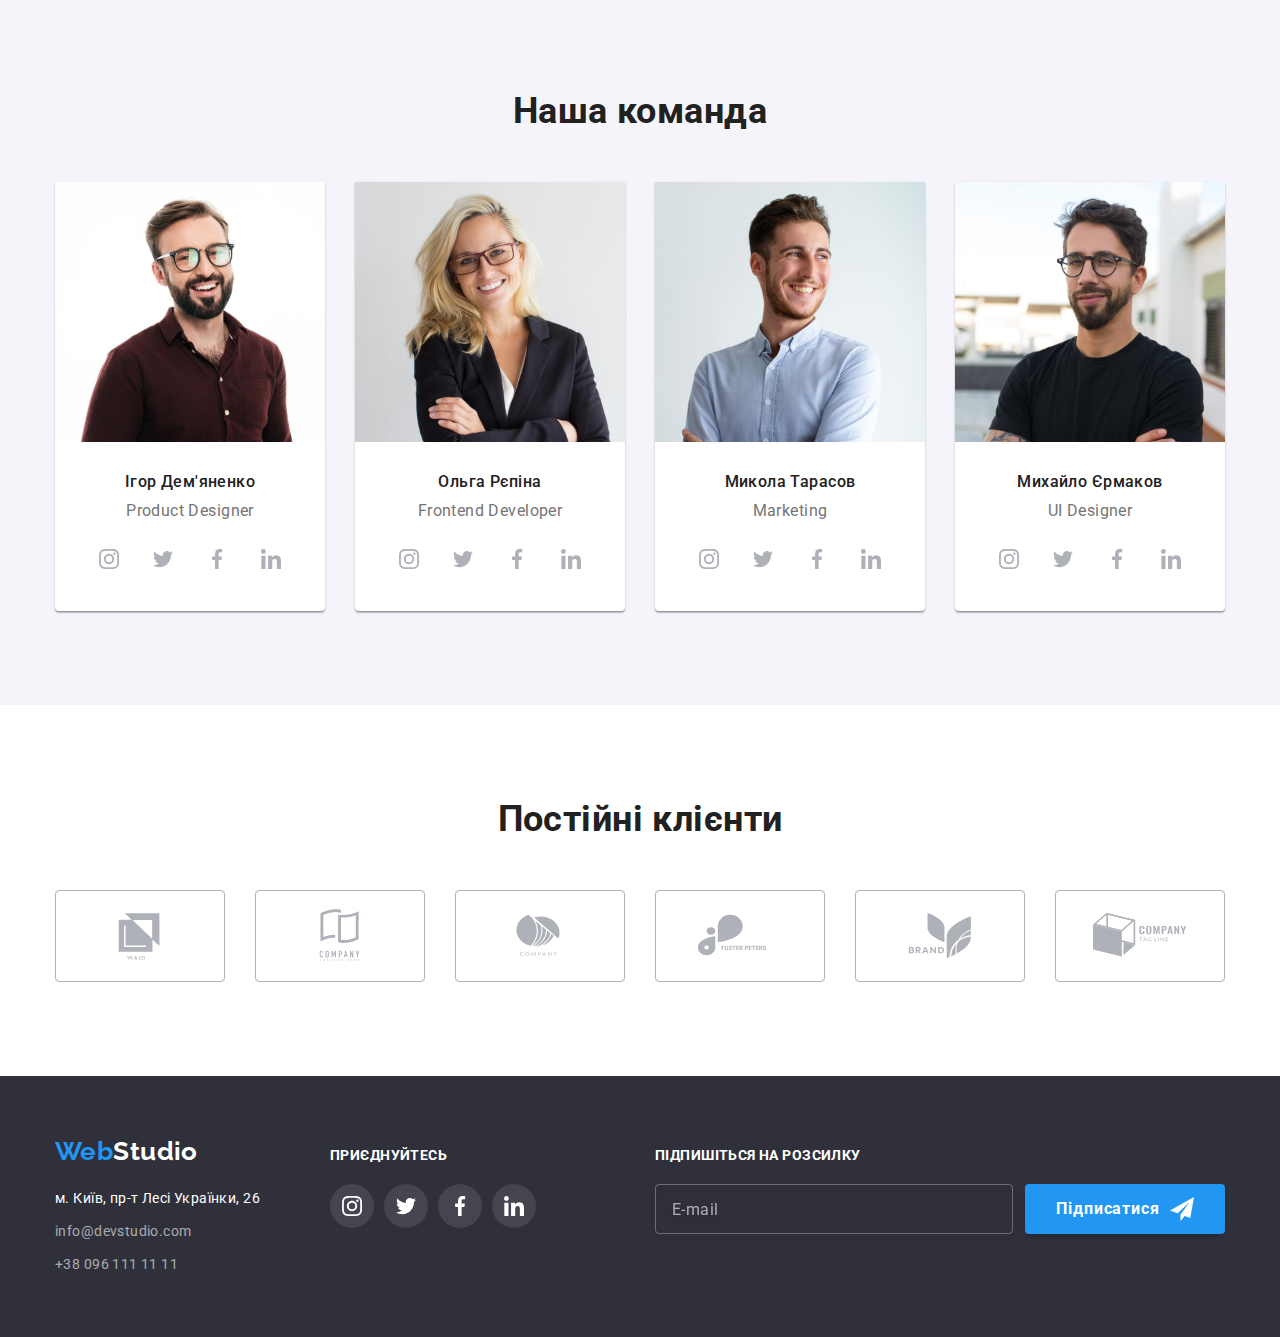
==== commit 1667d578: "12-08-2022" ====
--- a/index.html
+++ b/index.html
@@ -364,7 +364,7 @@
 
 			<!-- ----------------МОДАЛЬНЕ ВІКНО----------------- -->
 
-			<div class="backdrop is-hidde" data-modal>
+			<div class="backdrop is-hidden" data-modal>
 				<div class="modal">
 					<button type="button" data-modal-close class="modal-btn btn">
 						<svg class="close-modal-icon" width="18" height="18">
@@ -385,7 +385,7 @@
 
 						<div class="modal-form-field">
 							<label for="tel">Телефон</label>
-							<input type="" id="tel" class="modal-form-input" />
+							<input type="tel" id="tel" class="modal-form-input" />
 							<svg class="modal-form-icon icon" width="18" height="18">
 								<use href="./images/symbol-defs-new.svg#icon-phone-black-1"></use>
 							</svg>
@@ -399,19 +399,19 @@
 							</svg>
 						</div>
 
-						<div class="modal-form-field">
+						<div class="modal-form-field comment">
 							<label for="comment">Коментар</label>
-							<textarea name="comment" id="comment" rows="10" placeholder="Введіть текст"></textarea>
+							<textarea name="comment" id="comment" placeholder="Введіть текст" class="modal-comment"></textarea>
 						</div>
 
-						<div class="modal-form-field">
-							<input type="checkbox" name="policy" id="policy" /><label for=""
-								>Погоджуюся з розсилкою та приймаю
-								<a href="#" class="modal-checkbox-link link">Умови договору</a></label
-							>
-						</div>
-
-						<button type="submit">Відправити</button>
+						<label class="check">
+							<input class="check-input visually-hidden" type="checkbox" name="policy" id="policy" />
+							<span class="check-box"></span>Погоджуюся з розсилкою та приймаю
+
+							<a href="#" class="modal-checkbox-link link">Умови договору</a>
+						</label>
+
+						<button type="submit" class="submit-btn btn">Відправити</button>
 					</form>
 				</div>
 			</div>
--- a/css/styles.css
+++ b/css/styles.css
@@ -55,8 +55,6 @@
 	padding-right: 15px;
 
 	width: 1200px;
-
-	outline: 1px solid red;
 }
 
 .section {
@@ -607,7 +605,7 @@
 	display: flex;
 	min-width: 200px;
 	align-items: center;
-	text-align: center;
+	justify-content: center;
 	padding: 10px 28px;
 	margin-left: 12px;
 
@@ -628,8 +626,6 @@
 
 .footer-subscr-box {
 	margin-left: auto;
-
-	outline: 1px solid red;
 }
 
 .footer-form {
@@ -644,6 +640,7 @@
 .form-subscr-input {
 	width: 358px;
 	height: 50px;
+	padding-left: 16px;
 
 	font-size: 16px;
 	line-height: 1.25;
@@ -655,6 +652,15 @@
 	border-radius: 4px;
 
 	background-color: transparent;
+}
+
+.form-subscr-input::placeholder {
+	font-weight: 400;
+	font-size: 16px;
+	line-height: 1.25;
+	letter-spacing: 0.03em;
+
+	color: rgba(255, 255, 255, 0.6);
 }
 
 /* ПОРТФОЛІО */
@@ -881,23 +887,44 @@
 	background-color: var(--main-background-color);
 }
 
-.modal-form {
-}
 .modal-form-field {
 	display: flex;
 	flex-direction: column;
+
+	font-family: "Roboto";
+	font-style: normal;
+	font-weight: 400;
+	font-size: 12px;
+	line-height: 1.17;
+
+	letter-spacing: 0.01em;
+
+	color: #757575;
 }
 .modal-form-input {
 	width: 100%;
 	height: 40px;
 
+	padding: 11px 12px 11px 42px;
+
 	border: 1px solid rgba(33, 33, 33, 0.2);
 	border-radius: 4px;
 }
 
+.modal-form-field:nth-child(-n + 3) {
+	margin-bottom: 10px;
+	position: relative;
+}
+
+.modal-form-icon {
+	position: absolute;
+	left: 12px;
+	bottom: 11px;
+}
+
 .modal-text {
 	text-align: center;
-	margin: 0 auto 30px;
+	margin: 0 auto 12px;
 	margin-left: auto;
 	margin-right: auto;
 
@@ -905,15 +932,106 @@
 	font-size: 20px;
 	line-height: 1.15;
 	color: var(--title-text-color);
-
-	outline: 1px solid blue;
-}
-
-.modal-form-field,
-.pre-footer-soc-links {
-	outline: 1px solid red;
 }
 
 .modal-form-field label {
 	margin-bottom: 4px;
 }
+
+.modal-comment {
+	width: 100%;
+	height: 120px;
+
+	padding: 12px 16px;
+
+	font-size: 12px;
+	line-height: 1.17;
+	letter-spacing: 0.01em;
+
+	border: 1px solid rgba(33, 33, 33, 0.2);
+	border-radius: 4px;
+
+	resize: none;
+}
+
+.modal-form-field textarea::placeholder {
+	font-family: "Roboto";
+	font-style: normal;
+	font-weight: 400;
+	font-size: 12px;
+	line-height: 14px;
+	letter-spacing: 0.01em;
+
+	color: rgba(117, 117, 117, 0.5);
+}
+
+.modal-form-field .icon {
+	color: #212121;
+}
+
+.check-input {
+	position: absolute;
+}
+
+.modal-form-field.comment {
+	margin-bottom: 20px;
+}
+
+.check {
+	display: flex;
+
+	width: 425px;
+	margin-left: auto;
+	margin-right: auto;
+	margin-bottom: 30px;
+
+	align-items: center;
+
+	font-family: "Roboto";
+	font-style: normal;
+	font-weight: 400;
+	font-size: 14px;
+	line-height: 1.71;
+
+	letter-spacing: 0.03em;
+
+	color: #757575;
+}
+
+.check-box {
+	width: 16px;
+	height: 15px;
+
+	margin-right: 8px;
+
+	border: 2px solid #212121;
+	border-radius: 2px;
+}
+
+/* Checked */
+.check-input:checked ~ .check-box {
+	background-image: url(../images/icon-check-1.svg);
+	background-size: contain;
+	background-repeat: no-repeat;
+	background-color: var(--accent-color);
+	background-origin: border-box;
+	border: 2px solid var(--accent-color);
+}
+
+.modal-checkbox-link {
+	margin-left: 4px;
+	text-decoration-line: underline;
+	color: #2196f3;
+}
+
+.modal .submit-btn {
+	margin: 0 auto;
+}
+
+.modal-form-input:focus + .icon {
+	color: var(--accent-color);
+}
+
+.modal-form-input:focus {
+	border-color: var(--accent-color);
+}
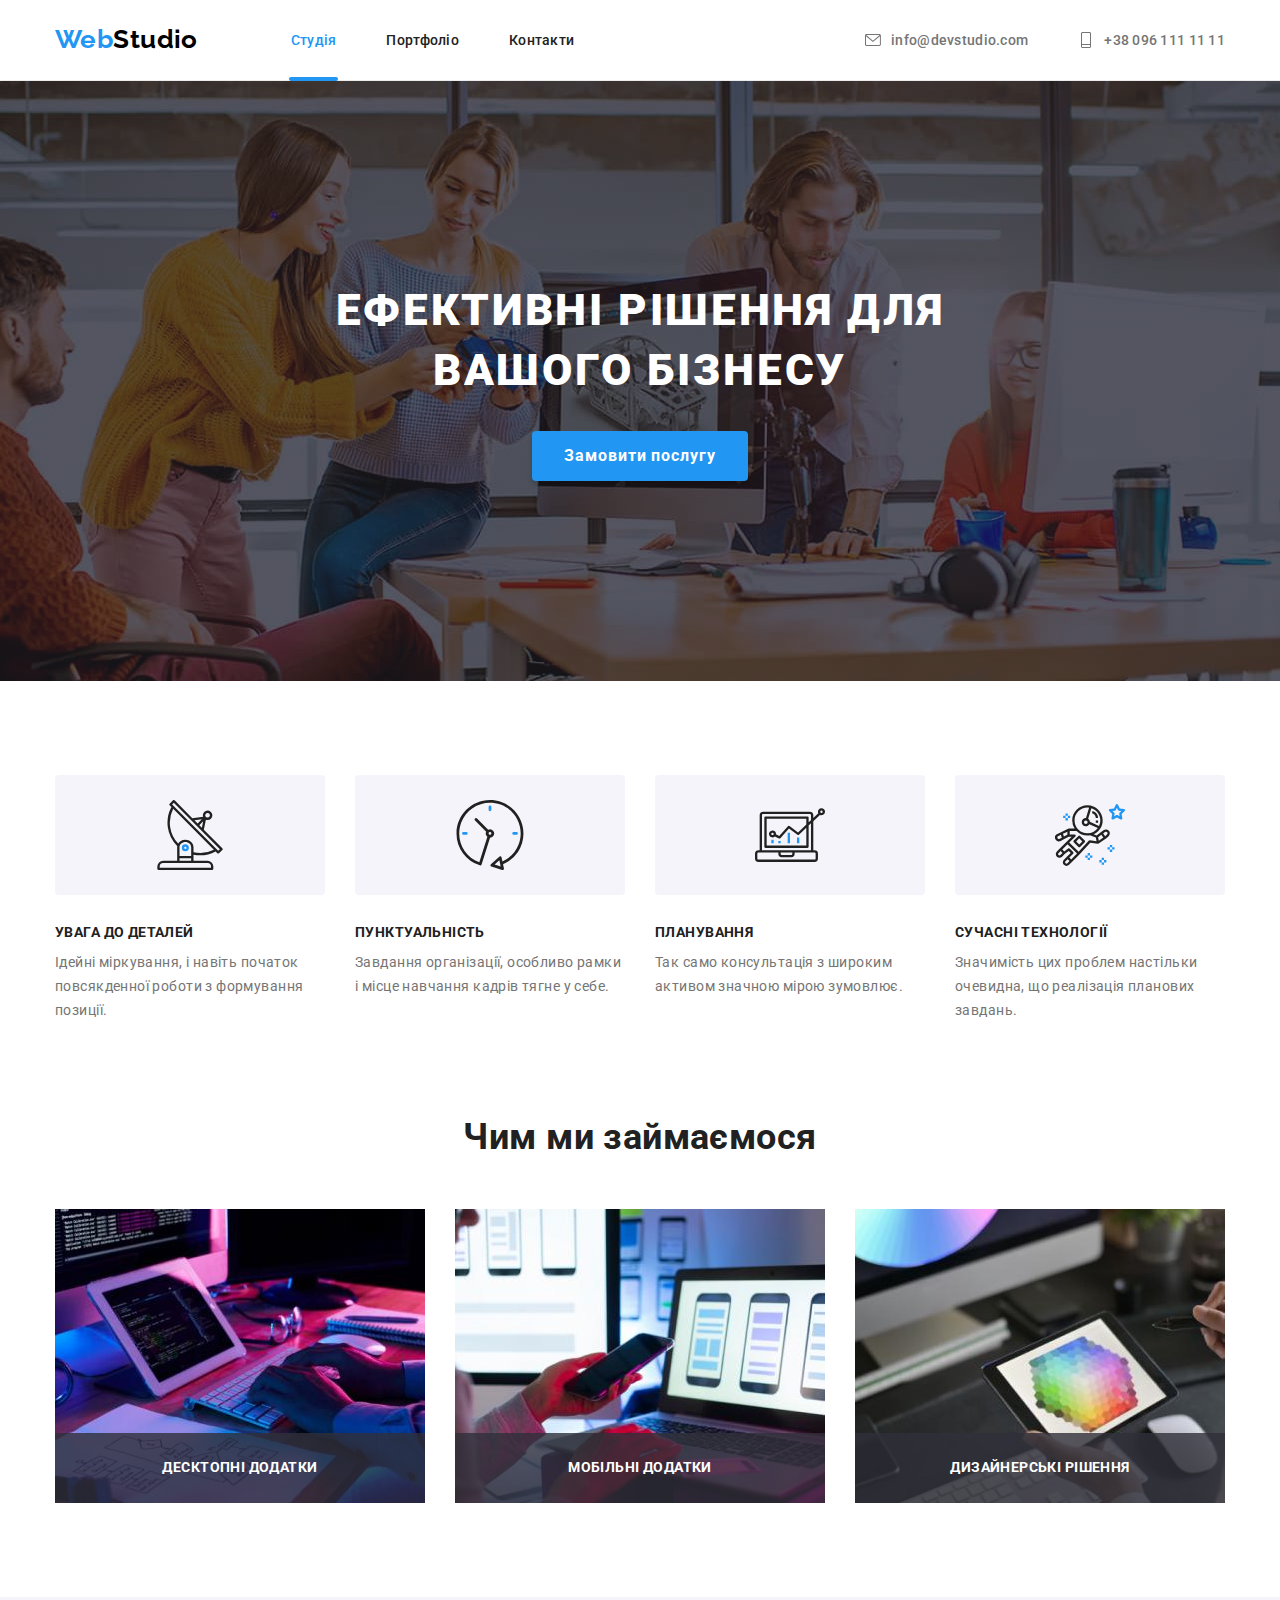
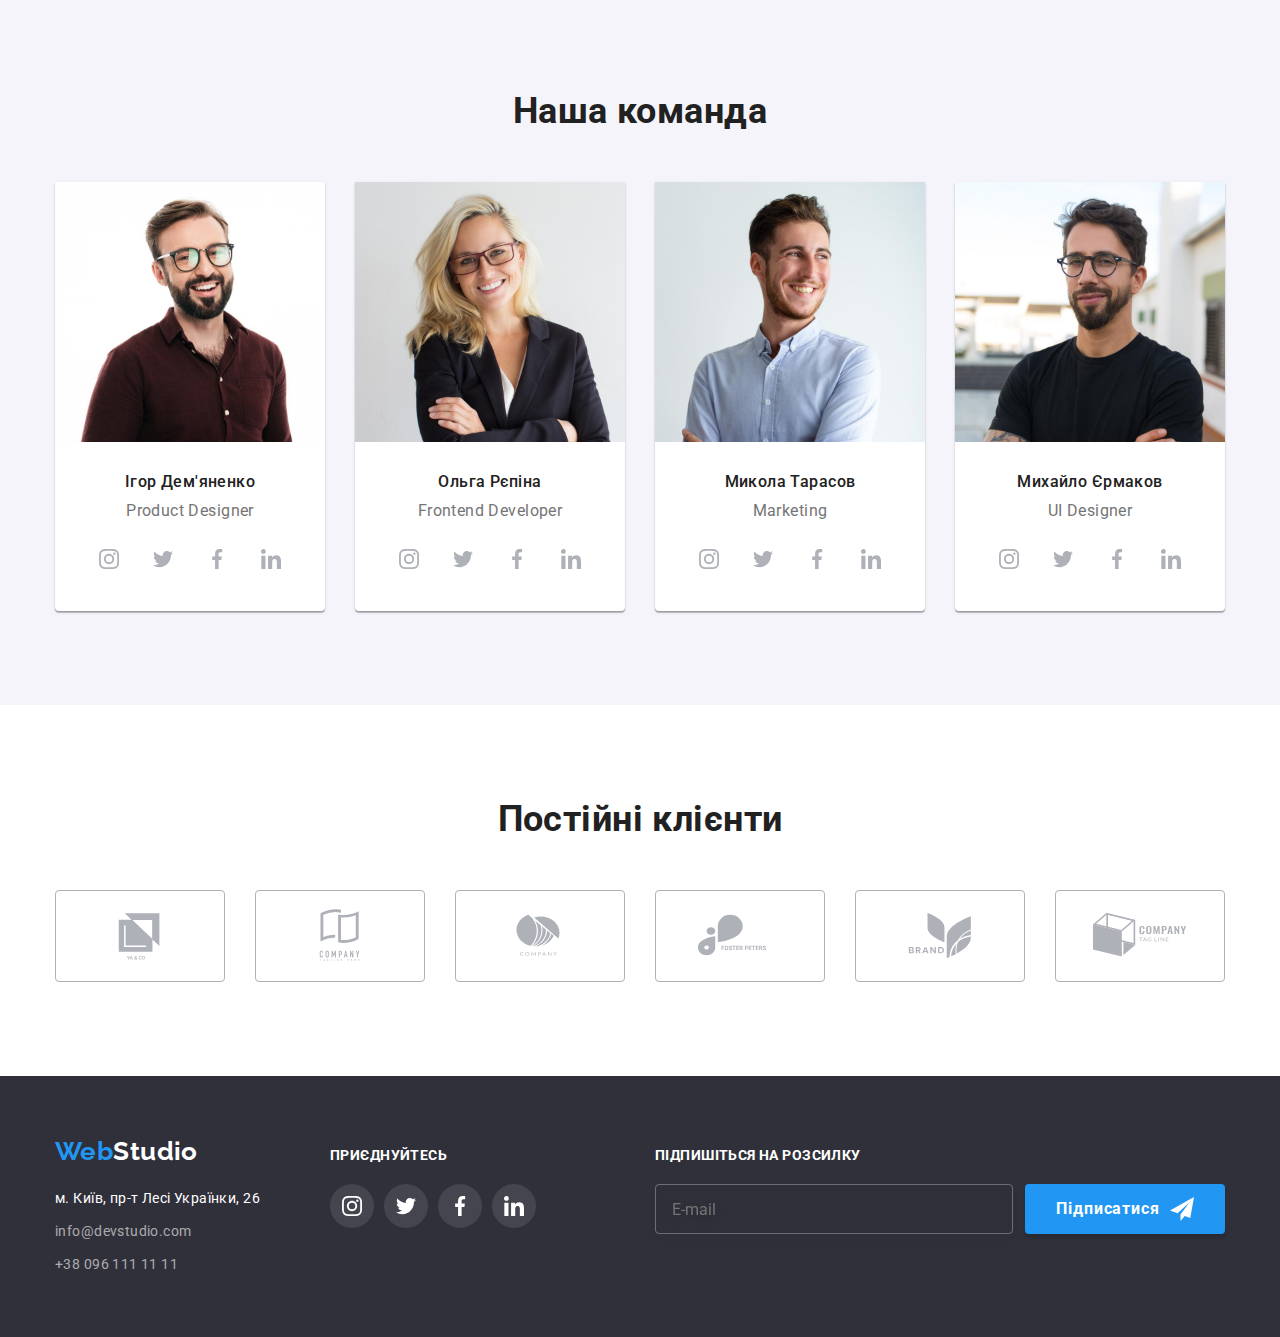
==== commit 41f54550: "13-08-2022" ====
--- a/index.html
+++ b/index.html
@@ -367,7 +367,7 @@
 			<div class="backdrop is-hidden" data-modal>
 				<div class="modal">
 					<button type="button" data-modal-close class="modal-btn btn">
-						<svg class="close-modal-icon" width="18" height="18">
+						<svg class="close-modal-icon icon" width="18" height="18">
 							<use href="./images/symbol-defs-new.svg#icon-close-1"></use>
 						</svg>
 					</button>
@@ -377,7 +377,7 @@
 					<form class="modal-form">
 						<div class="modal-form-field">
 							<label for="name">Ім'я</label>
-							<input type="text" id="name" class="modal-form-input" />
+							<input type="text" id="name" class="modal-form-input" required />
 							<svg class="modal-form-icon icon" width="18" height="18">
 								<use href="./images/symbol-defs-new.svg#icon-person-black-1"></use>
 							</svg>
@@ -385,7 +385,7 @@
 
 						<div class="modal-form-field">
 							<label for="tel">Телефон</label>
-							<input type="tel" id="tel" class="modal-form-input" />
+							<input type="tel" id="tel" class="modal-form-input" required />
 							<svg class="modal-form-icon icon" width="18" height="18">
 								<use href="./images/symbol-defs-new.svg#icon-phone-black-1"></use>
 							</svg>
@@ -393,7 +393,7 @@
 
 						<div class="modal-form-field">
 							<label for="mail">Пошта</label>
-							<input type="" id="mail" class="modal-form-input" />
+							<input type="" id="mail" class="modal-form-input" required />
 							<svg class="modal-form-icon icon" width="18" height="18">
 								<use href="./images/symbol-defs-new.svg#icon-email-black-1"></use>
 							</svg>
@@ -405,7 +405,7 @@
 						</div>
 
 						<label class="check">
-							<input class="check-input visually-hidden" type="checkbox" name="policy" id="policy" />
+							<input class="check-input visually-hidden" type="checkbox" name="policy" id="policy" required />
 							<span class="check-box"></span>Погоджуюся з розсилкою та приймаю
 
 							<a href="#" class="modal-checkbox-link link">Умови договору</a>
@@ -483,7 +483,7 @@
 				<div class="footer-subscr-box">
 					<p class="footer-subscr-text">Підпишіться на розсилку</p>
 					<form class="footer-form form">
-						<input type="email" class="form-subscr-input" name="mail" id="mail" placeholder="E-mail" />
+						<input type="email" class="form-subscr-input" name="mail" id="mail" placeholder="E-mail" required />
 
 						<button type="submit" class="submit-btn btn">
 							Підписатися
--- a/css/styles.css
+++ b/css/styles.css
@@ -644,7 +644,6 @@
 
 	font-size: 16px;
 	line-height: 1.25;
-	/* identical to box height, or 125% */
 
 	color: rgba(255, 255, 255, 0.6);
 	border: 1px solid rgba(255, 255, 255, 0.3);
@@ -652,6 +651,13 @@
 	border-radius: 4px;
 
 	background-color: transparent;
+
+	transition-property: border-color;
+	transition-duration: 250ms;
+	transition-timing-function: cubic-bezier(0.4, 0, 0.2, 1);
+
+	cursor: pointer;
+}
 }
 
 .form-subscr-input::placeholder {
@@ -661,6 +667,11 @@
 	letter-spacing: 0.03em;
 
 	color: rgba(255, 255, 255, 0.6);
+}
+
+.form-subscr-input:hover,
+.form-subscr-input:focus {
+	border-color: var(--accent-color);
 }
 
 /* ПОРТФОЛІО */
@@ -885,6 +896,15 @@
 	align-items: center;
 
 	background-color: var(--main-background-color);
+
+	transition-property: color;
+	transition-duration: 250ms;
+	transition-timing-function: cubic-bezier(0.4, 0, 0.2, 1);
+}
+
+.modal-btn:hover,
+.modal-btn:focus {
+	color: var(--accent-color);
 }
 
 .modal-form-field {
@@ -909,6 +929,14 @@
 
 	border: 1px solid rgba(33, 33, 33, 0.2);
 	border-radius: 4px;
+
+	background-color: transparent;
+
+	transition-property: border-color;
+	transition-duration: 250ms;
+	transition-timing-function: cubic-bezier(0.4, 0, 0.2, 1);
+
+	cursor: pointer;
 }
 
 .modal-form-field:nth-child(-n + 3) {
@@ -917,9 +945,15 @@
 }
 
 .modal-form-icon {
+	color: currentColor;
 	position: absolute;
+	z-index: -1;
 	left: 12px;
 	bottom: 11px;
+
+	transition-property: color;
+	transition-duration: 250ms;
+	transition-timing-function: cubic-bezier(0.4, 0, 0.2, 1);
 }
 
 .modal-text {
@@ -1006,6 +1040,14 @@
 
 	border: 2px solid #212121;
 	border-radius: 2px;
+
+	cursor: pointer;
+
+	transition-property: border;
+	transition-duration: 250ms;
+	transition-timing-function: cubic-bezier(0.4, 0, 0.2, 1);
+
+
 }
 
 /* Checked */
@@ -1028,10 +1070,12 @@
 	margin: 0 auto;
 }
 
+.modal-form-input:hover + .icon,
 .modal-form-input:focus + .icon {
 	color: var(--accent-color);
 }
 
+.modal-form-input:hover,
 .modal-form-input:focus {
 	border-color: var(--accent-color);
 }
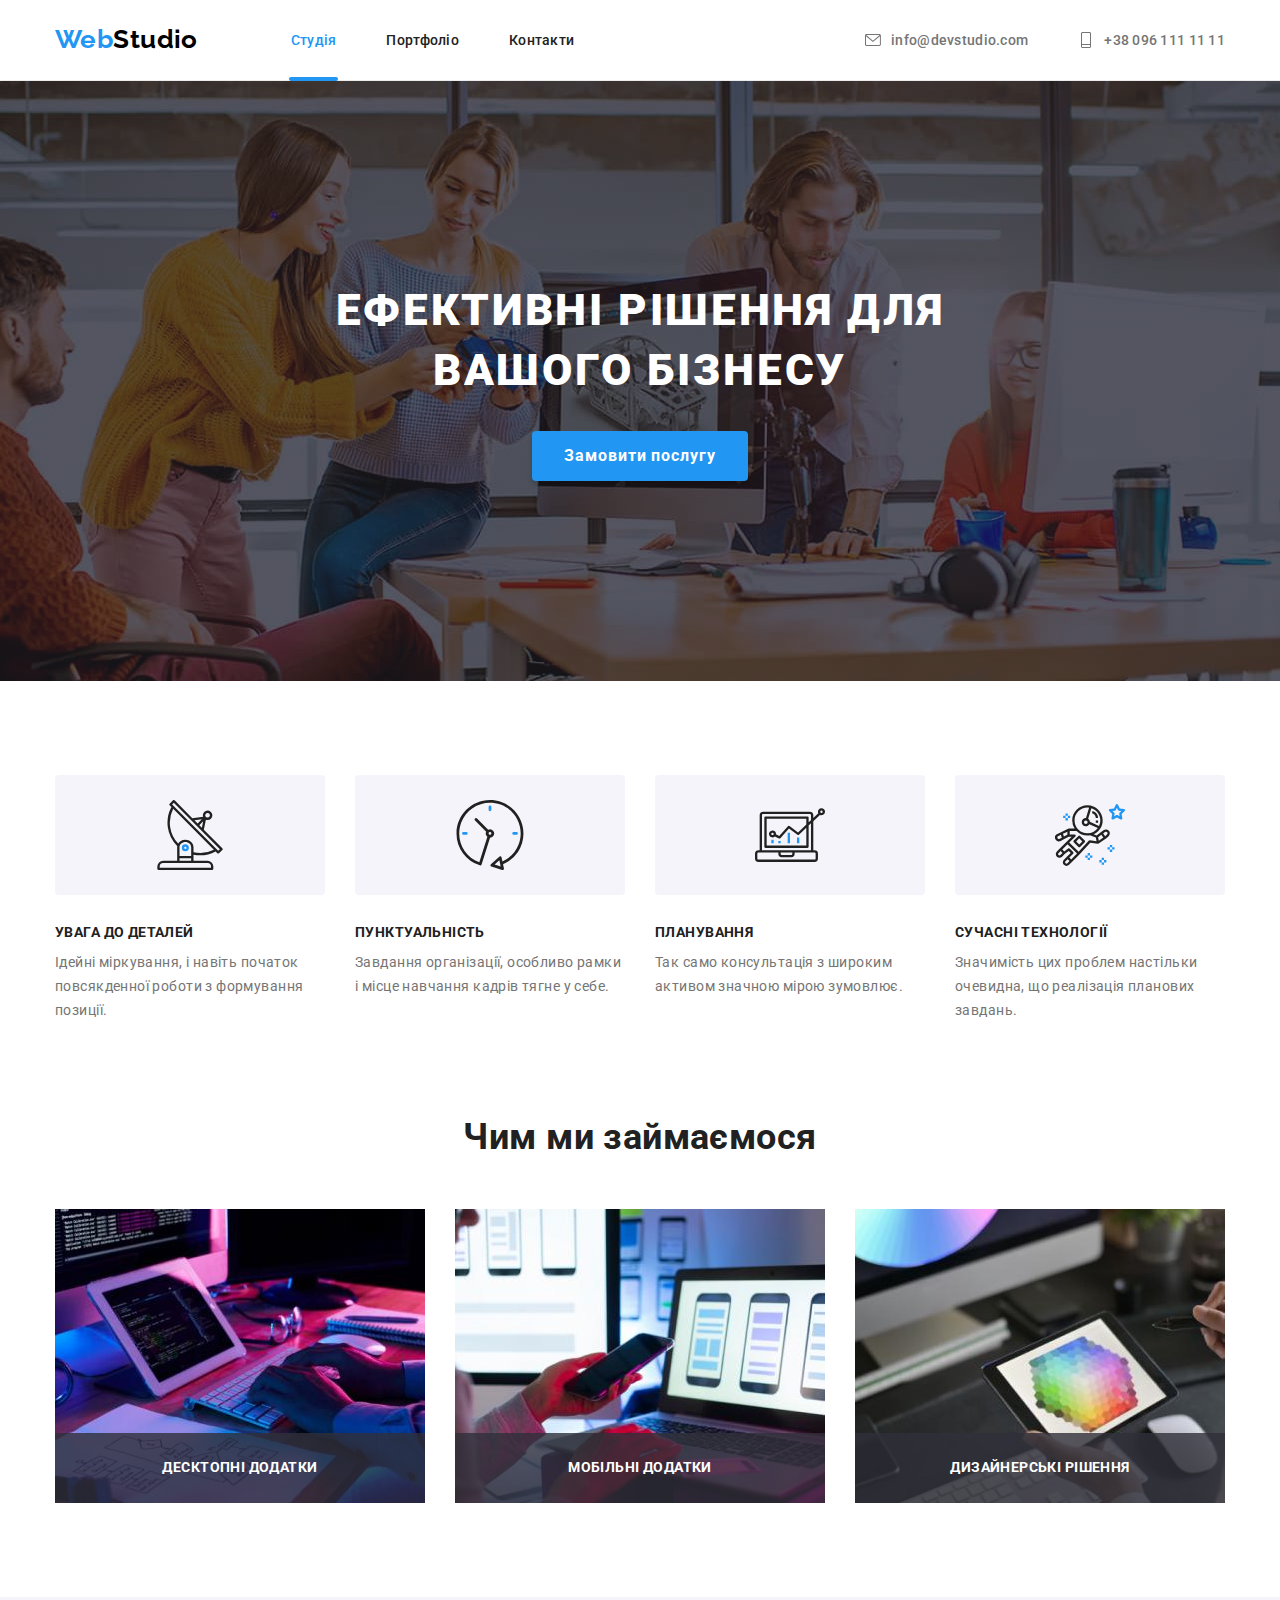
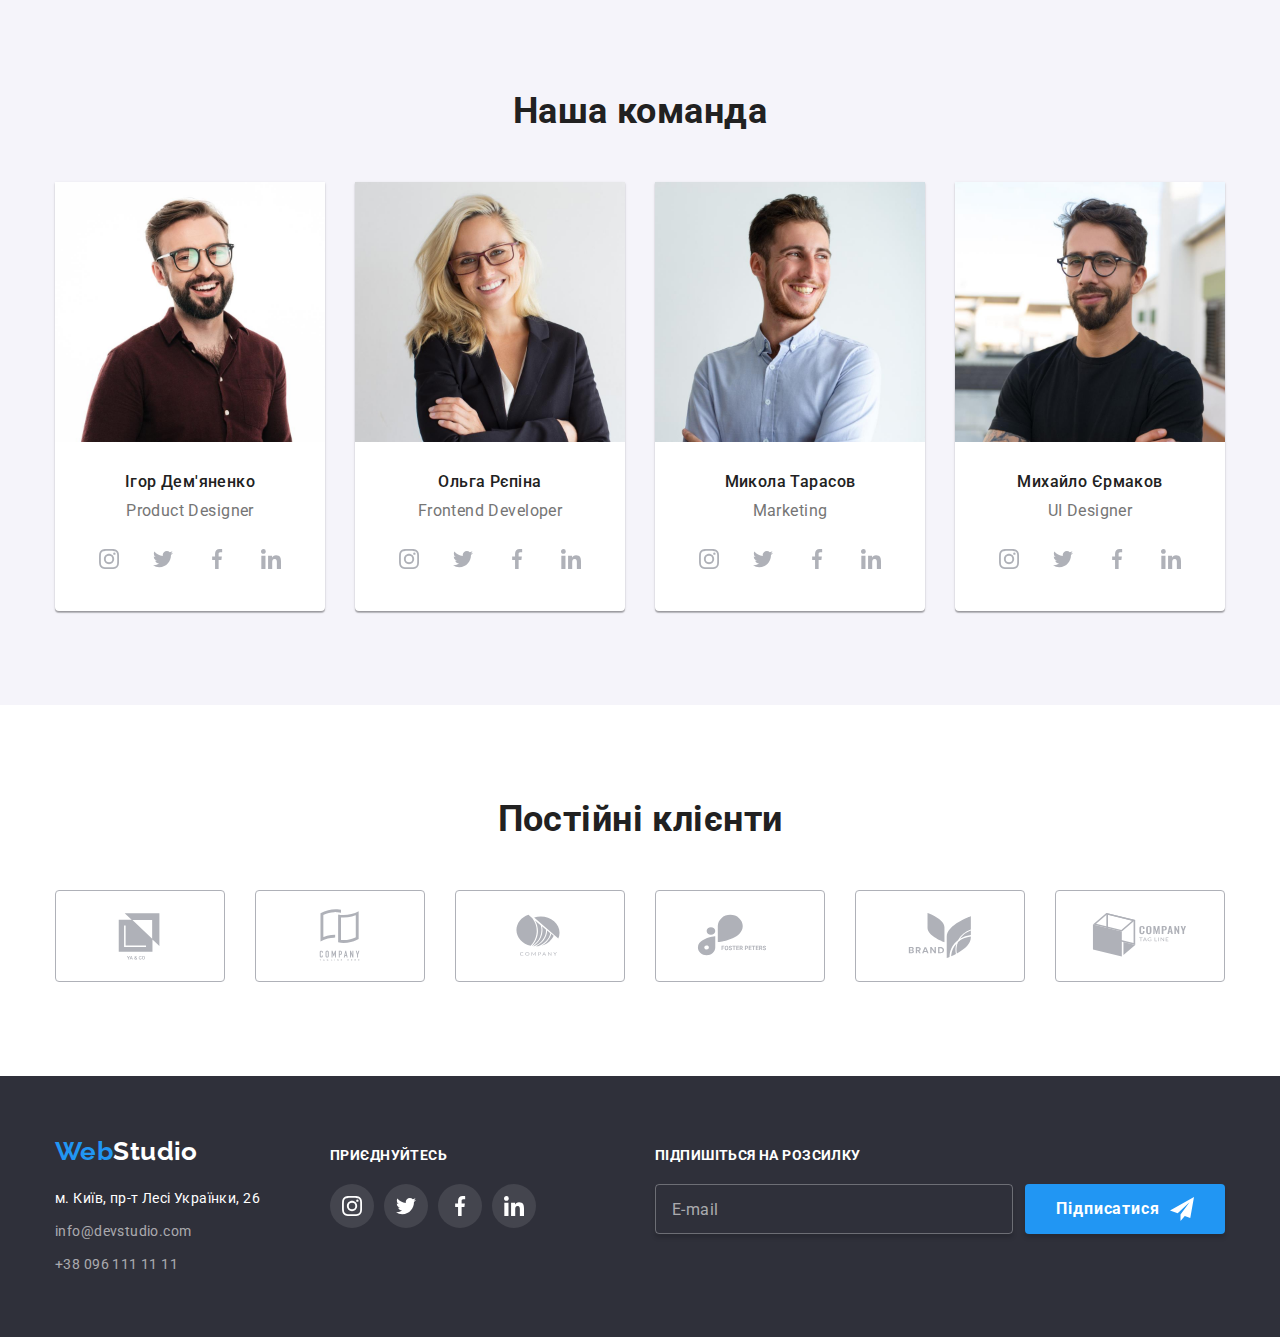
==== commit 00c05a25: "Finish_13-08-2022" ====
--- a/index.html
+++ b/index.html
@@ -392,8 +392,8 @@
 						</div>
 
 						<div class="modal-form-field">
-							<label for="mail">Пошта</label>
-							<input type="" id="mail" class="modal-form-input" required />
+							<label for="modal-mail">Пошта</label>
+							<input type="email" id="modal-mail" class="modal-form-input" required />
 							<svg class="modal-form-icon icon" width="18" height="18">
 								<use href="./images/symbol-defs-new.svg#icon-email-black-1"></use>
 							</svg>
@@ -479,11 +479,13 @@
 						</li>
 					</ul>
 				</div>
+
 				<!-------------------ПІДПИС НА РОЗCИЛКУ----------------  -->
+
 				<div class="footer-subscr-box">
 					<p class="footer-subscr-text">Підпишіться на розсилку</p>
 					<form class="footer-form form">
-						<input type="email" class="form-subscr-input" name="mail" id="mail" placeholder="E-mail" required />
+						<input type="email" class="form-subscr-input" name="mail" placeholder="E-mail" required />
 
 						<button type="submit" class="submit-btn btn">
 							Підписатися
--- a/css/styles.css
+++ b/css/styles.css
@@ -567,13 +567,11 @@
 .footer-subscr-text {
 	margin-bottom: 20px;
 
-	font-style: normal;
 	font-weight: 700;
-	font-size: 14px;
 	line-height: 1.14;
 	text-transform: uppercase;
 
-	color: #ffffff;
+	color: var(--third-text-color);
 }
 
 .footer-soc-link-item .link {
@@ -584,7 +582,7 @@
 	width: 100%;
 	height: 100%;
 
-	color: #ffffff;
+	color: var(--third-text-color);
 
 	background-color: rgba(255, 255, 255, 0.1);
 	border-radius: 50%;
@@ -632,11 +630,11 @@
 	position: relative;
 	display: flex;
 }
-.form {
-}
+
 .form-subscr {
 	position: relative;
 }
+
 .form-subscr-input {
 	width: 358px;
 	height: 50px;
@@ -644,10 +642,11 @@
 
 	font-size: 16px;
 	line-height: 1.25;
+	letter-spacing: 0.03em;
 
 	color: rgba(255, 255, 255, 0.6);
 	border: 1px solid rgba(255, 255, 255, 0.3);
-	filter: drop-shadow(0px 4px 4px rgba(0, 0, 0, 0.15));
+	box-shadow: 0px 4px 4px rgba(0, 0, 0, 0.15);
 	border-radius: 4px;
 
 	background-color: transparent;
@@ -658,10 +657,8 @@
 
 	cursor: pointer;
 }
-}
 
 .form-subscr-input::placeholder {
-	font-weight: 400;
 	font-size: 16px;
 	line-height: 1.25;
 	letter-spacing: 0.03em;
@@ -958,9 +955,7 @@
 
 .modal-text {
 	text-align: center;
-	margin: 0 auto 12px;
-	margin-left: auto;
-	margin-right: auto;
+	margin-bottom: 12px;
 
 	font-weight: 700;
 	font-size: 20px;
@@ -990,10 +985,9 @@
 
 .modal-form-field textarea::placeholder {
 	font-family: "Roboto";
-	font-style: normal;
-	font-weight: 400;
+
 	font-size: 12px;
-	line-height: 14px;
+	line-height: 1.17;
 	letter-spacing: 0.01em;
 
 	color: rgba(117, 117, 117, 0.5);
@@ -1046,8 +1040,6 @@
 	transition-property: border;
 	transition-duration: 250ms;
 	transition-timing-function: cubic-bezier(0.4, 0, 0.2, 1);
-
-
 }
 
 /* Checked */
